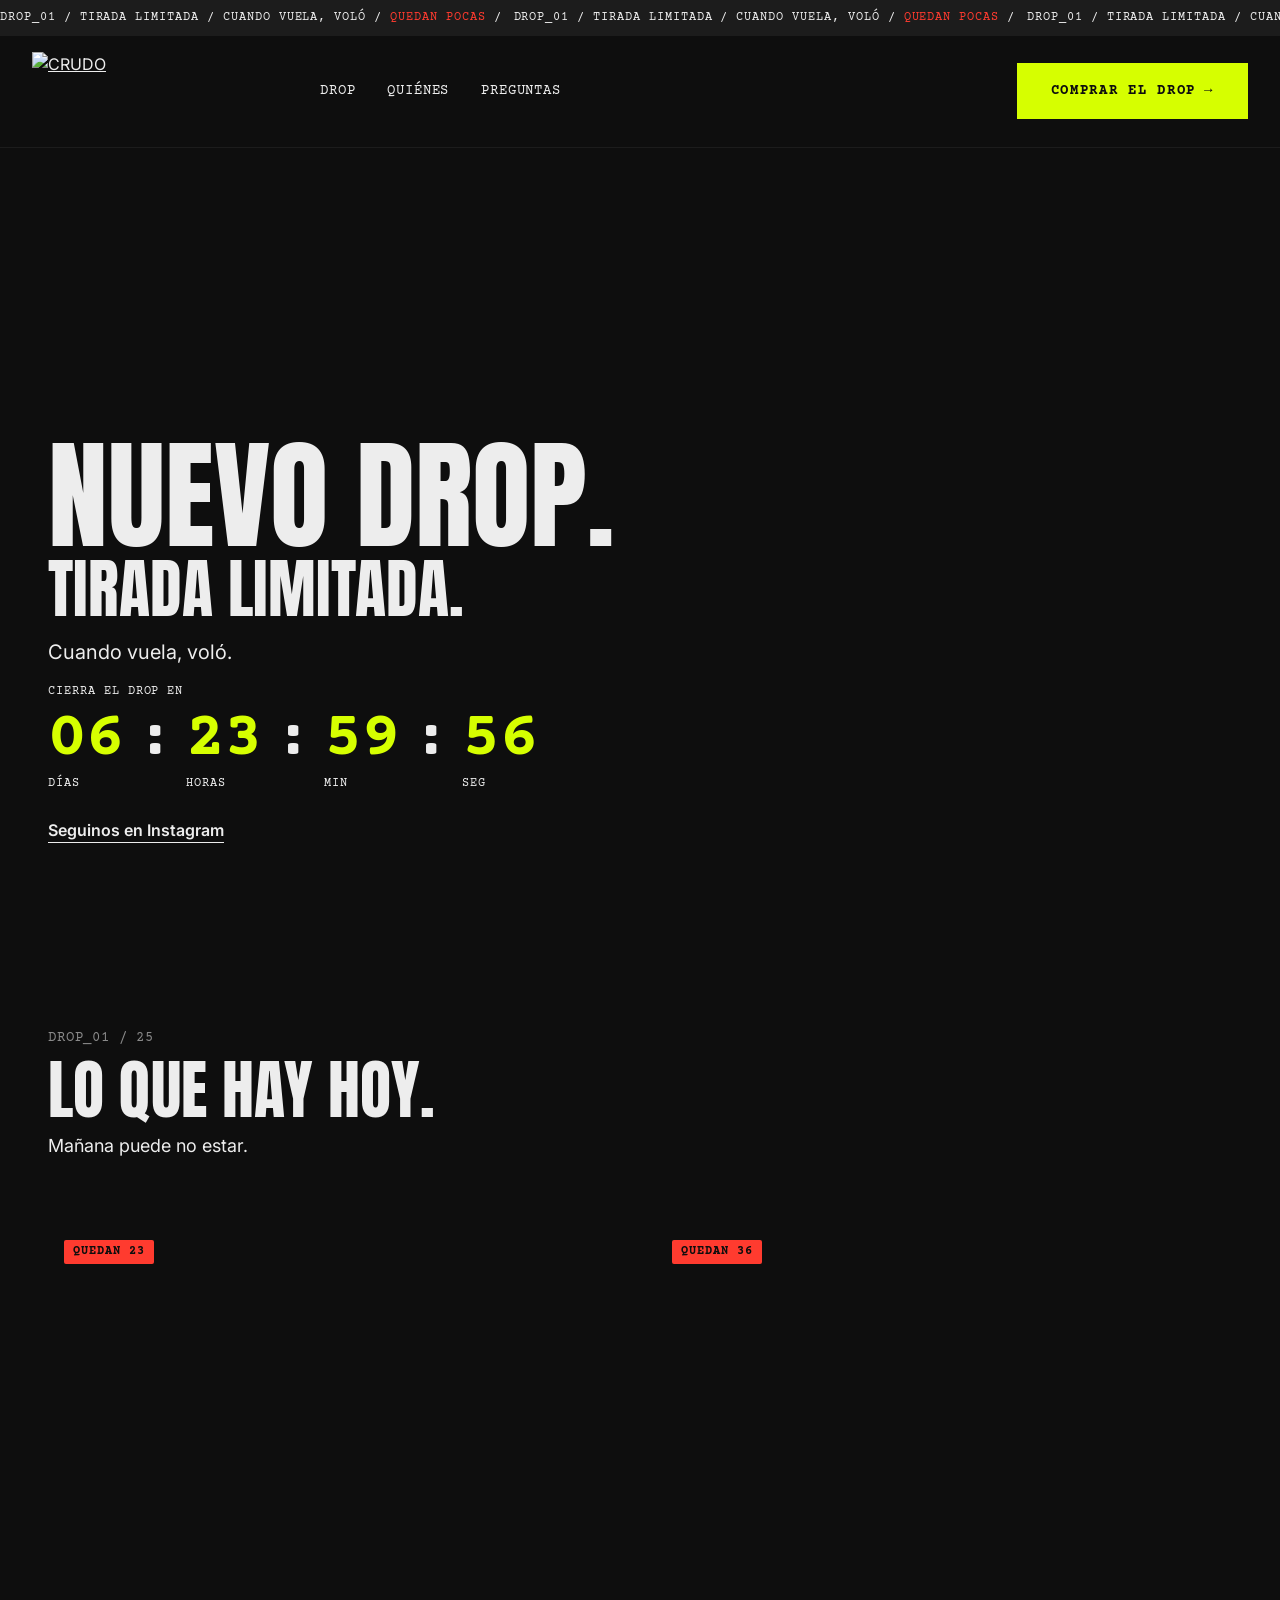
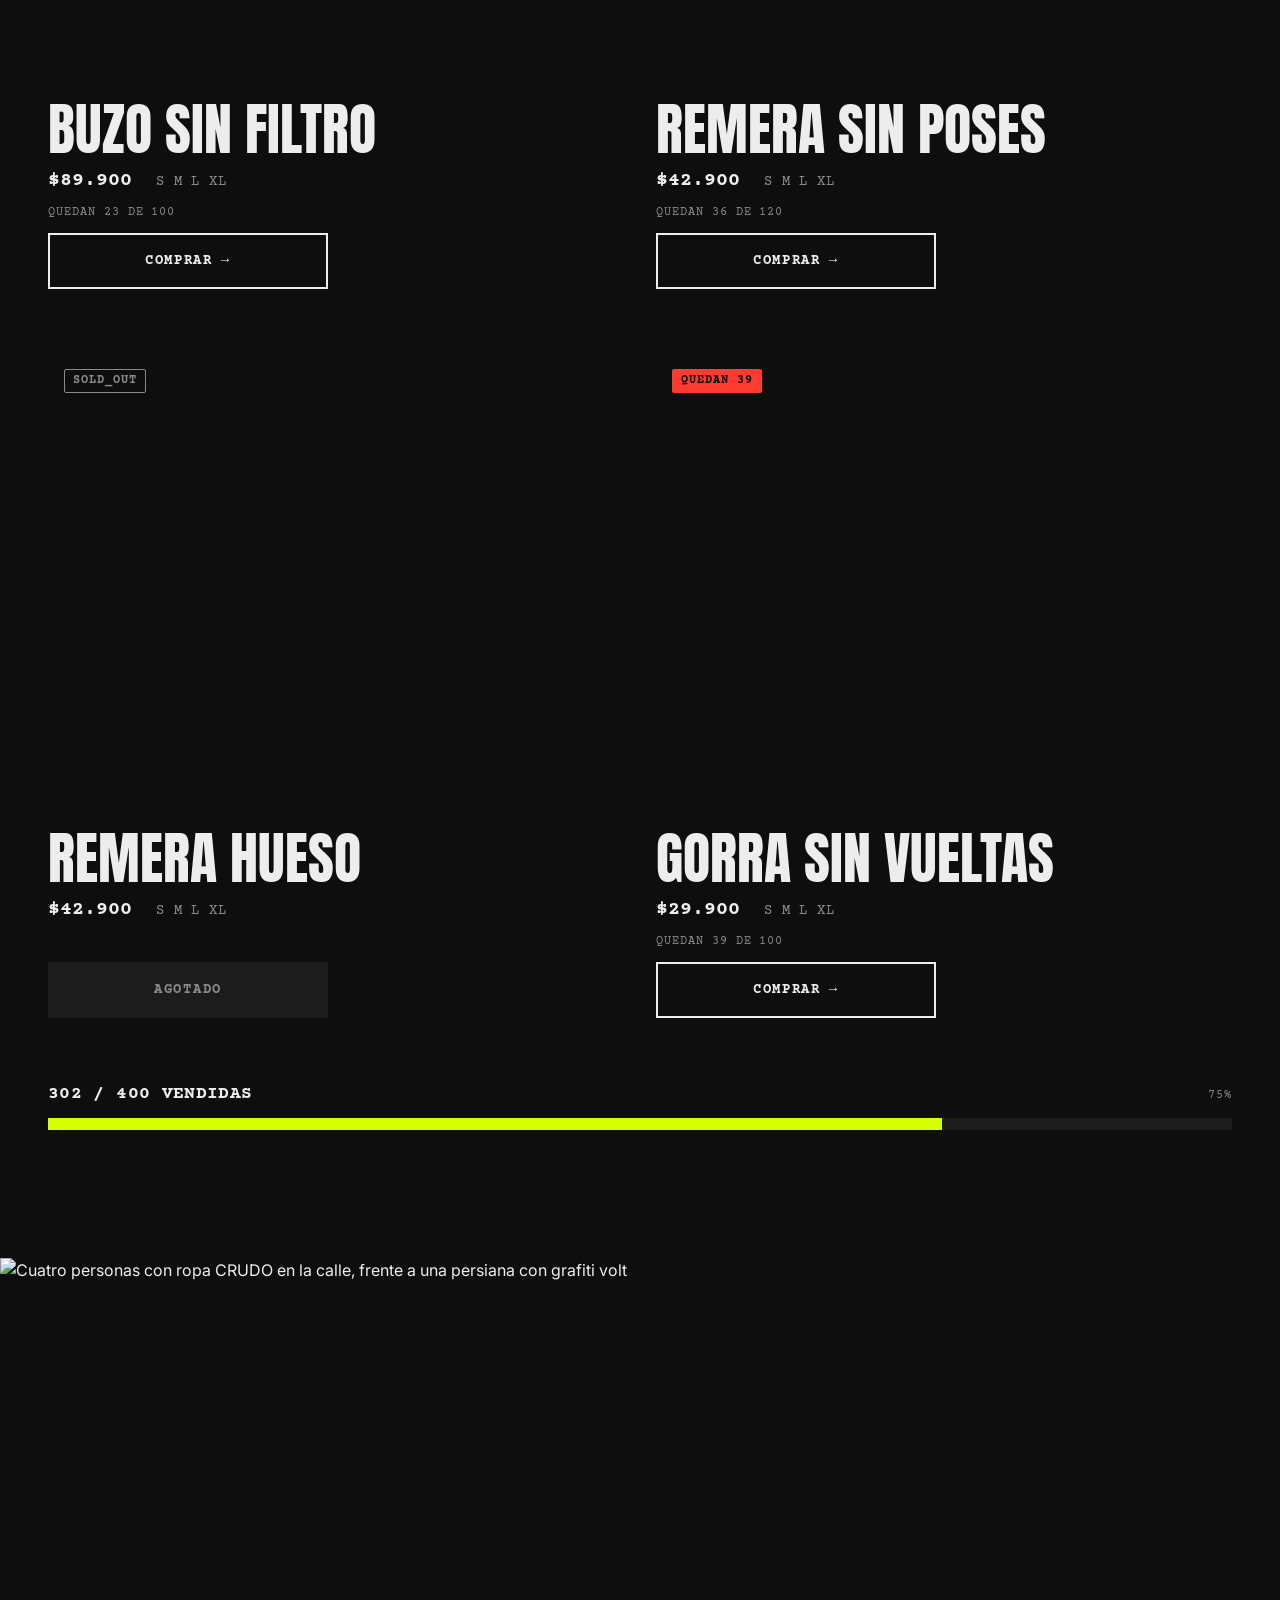
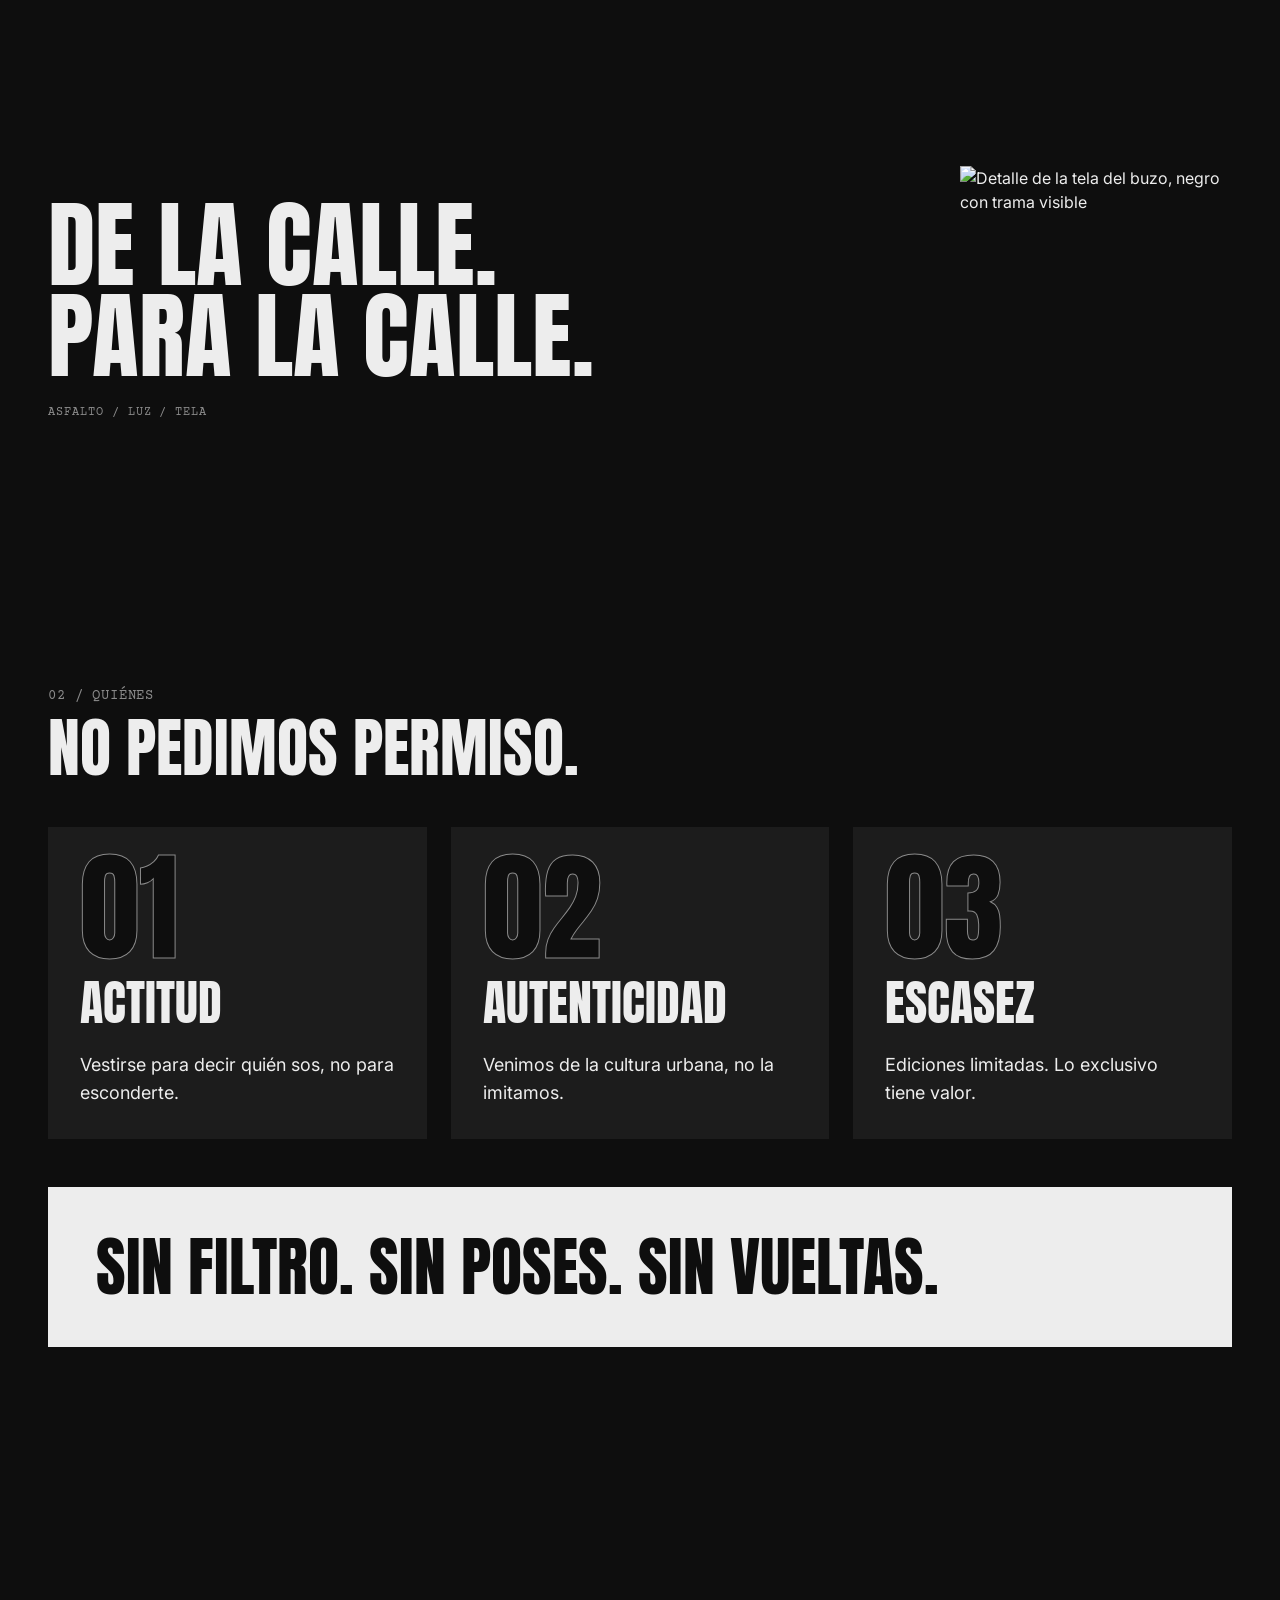
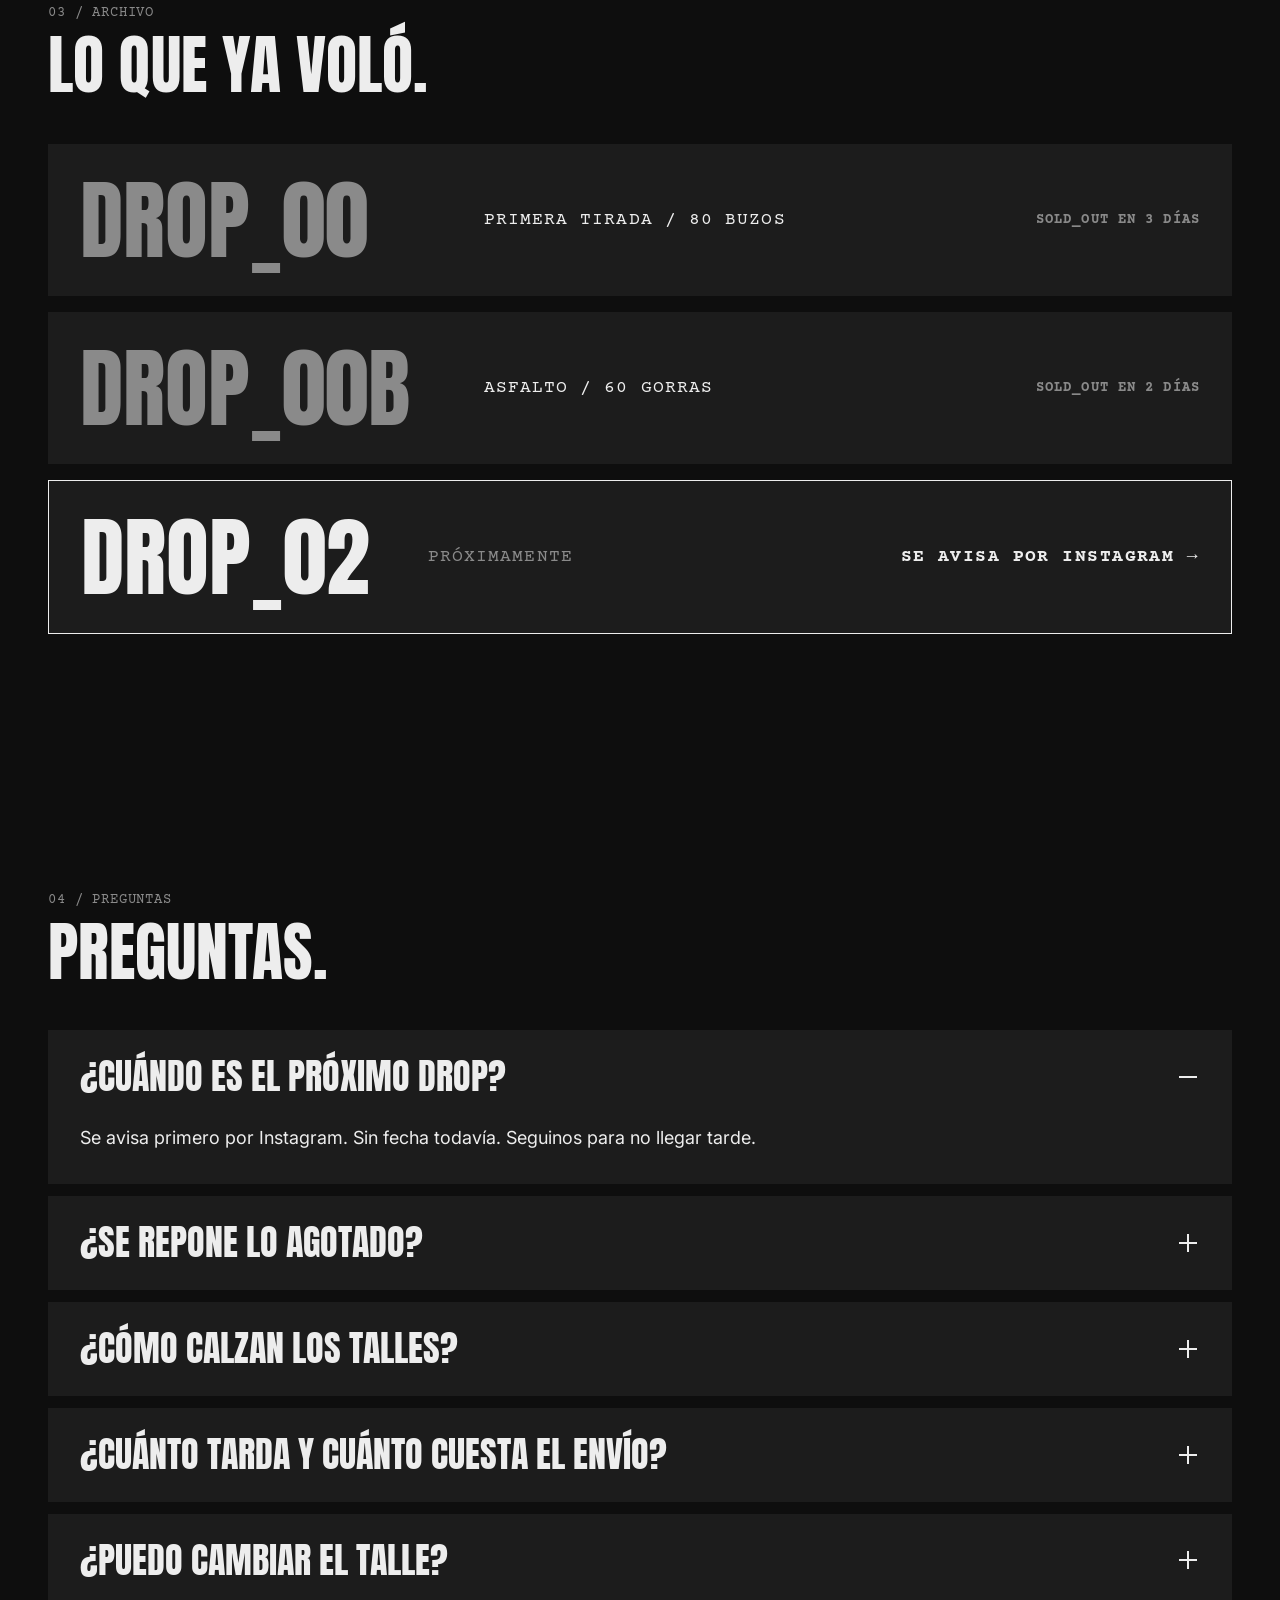
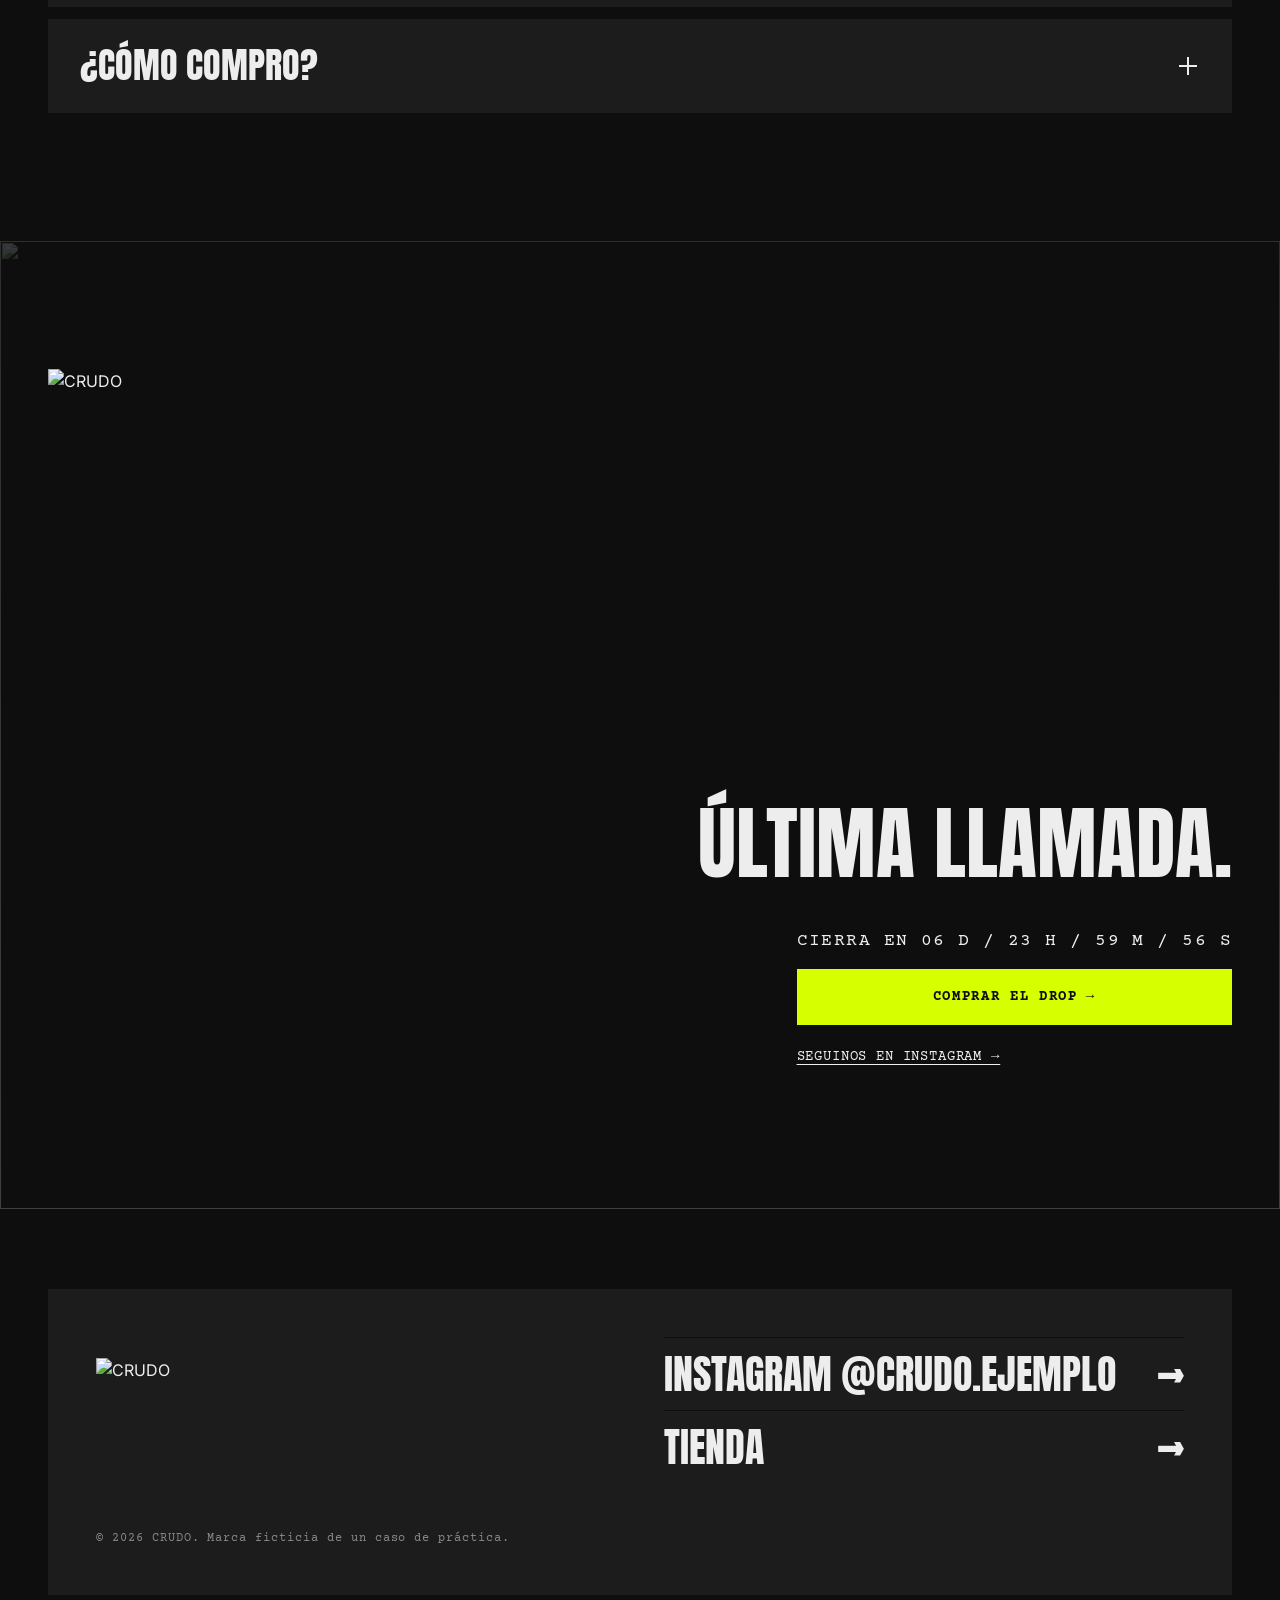
==== caso-crudo/index.html @ d6e6be64 "Agregar la landing de Crudo" ====
<!doctype html>
<html lang="es">
<head>
<meta charset="utf-8">
<meta name="viewport" content="width=device-width,initial-scale=1">
<title>CRUDO — Drop 01. Tirada limitada.</title>
<meta name="description" content="Nuevo drop de CRUDO. Tirada limitada de ropa urbana: cuando vuela, voló.">
<meta name="theme-color" content="#0E0E0E">
<link rel="icon" href="favicon.ico" sizes="48x48">
<link rel="icon" type="image/png" sizes="32x32" href="favicon-32.png">
<link rel="apple-touch-icon" href="apple-touch-icon.png">
<meta property="og:type" content="website">
<meta property="og:locale" content="es_AR">
<meta property="og:title" content="CRUDO — Drop 01. Tirada limitada.">
<meta property="og:description" content="Nuevo drop de CRUDO. Tirada limitada de ropa urbana: cuando vuela, voló.">
<link rel="preconnect" href="https://fonts.googleapis.com">
<link rel="preconnect" href="https://fonts.gstatic.com" crossorigin>
<link href="https://fonts.googleapis.com/css2?family=Anton&family=Courier+Prime:wght@400;700&family=Inter:wght@400;600&display=swap" rel="stylesheet">
<script>document.documentElement.className+=' js'</script>
<style>
:root{
  --negro:#0E0E0E;--asfalto:#1C1C1C;--hueso:#EDEDED;--volt:#D6FF00;--gris-humo:#8A8A8A;--rojo-alerta:#FF3B2F;
  --font-display:'Anton','Archivo Black',Impact,sans-serif;
  --font-sans:'Inter',Helvetica,Arial,sans-serif;
  --font-mono:'Courier Prime','Courier New',Courier,monospace;
  --pad-x:16px;--pad-y:80px;--header-h:0px;
}
*,*::before,*::after{box-sizing:border-box}
html{scroll-behavior:smooth;background:var(--negro)}
body{margin:0;background:var(--negro);color:var(--hueso);font-family:var(--font-sans);font-size:16px;line-height:24px;-webkit-font-smoothing:antialiased}
img{display:block;max-width:100%;height:auto}
a{color:inherit}
h1,h2,h3,p{margin:0}
:focus-visible{outline:3px solid var(--hueso);outline-offset:3px}
.sr-only{position:absolute;width:1px;height:1px;overflow:hidden;clip:rect(0 0 0 0);white-space:nowrap}
.skip{position:absolute;left:8px;top:-60px;z-index:100;background:var(--volt);color:var(--negro);padding:12px 16px;font-family:var(--font-mono);font-weight:700;text-transform:uppercase;text-decoration:none}
.skip:focus{top:8px}
section[id]{scroll-margin-top:var(--header-h)}

/* ---------- utilidades de tipografía ---------- */
.mono{font-family:var(--font-mono)}
.kicker{font-family:var(--font-mono);font-size:14px;line-height:20px;letter-spacing:.06em;color:var(--gris-humo);text-transform:uppercase}
.h2{font-family:var(--font-display);font-weight:400;font-size:44px;line-height:.95;text-transform:uppercase;color:var(--hueso)}
.wrap{padding:var(--pad-y) var(--pad-x);max-width:1280px;margin:0 auto}
.sec-head{display:flex;flex-direction:column;gap:12px;align-items:flex-start}

/* ---------- botones ---------- */
.btn{display:inline-flex;align-items:center;justify-content:center;gap:8px;min-height:56px;padding:0 32px;font-family:var(--font-mono);font-weight:700;font-size:14px;line-height:20px;letter-spacing:.12em;text-transform:uppercase;text-decoration:none;border:2px solid transparent;border-radius:0;cursor:pointer;transition:transform .12s ease,background-color .12s ease,color .12s ease;-webkit-tap-highlight-color:transparent}
.btn:active{transform:translateY(2px)}
.btn__arrow{display:inline-block;transition:transform .15s ease}
.btn:hover .btn__arrow{transform:translateX(6px)}
.btn--primary{background:var(--volt);color:var(--negro)}
.btn--primary:focus-visible{outline-color:var(--hueso)}
.btn--secondary{background:transparent;color:var(--hueso);border-color:var(--hueso)}
.btn--secondary:hover{background:var(--hueso);color:var(--negro)}
.btn--block{display:flex;width:100%}
.btn[aria-disabled="true"],.btn:disabled{background:var(--asfalto);color:var(--gris-humo);border-color:var(--asfalto);cursor:not-allowed;pointer-events:none}
.link{display:inline-flex;align-items:center;min-height:44px;font-family:var(--font-sans);font-weight:600;font-size:16px;color:var(--hueso);text-decoration:underline;text-underline-offset:6px;text-decoration-thickness:1px}
.link:hover{text-decoration-thickness:3px}
.tag{display:inline-flex;align-items:center;min-height:24px;padding:0 8px;font-family:var(--font-mono);font-weight:700;font-size:12px;line-height:16px;letter-spacing:.08em;text-transform:uppercase;border:1px solid transparent;border-radius:2px;white-space:nowrap}
.tag--stock{background:var(--rojo-alerta);color:var(--negro)}
.tag--soldout{background:var(--negro);color:var(--gris-humo);border-color:var(--gris-humo)}

/* ---------- 1. ticker + encabezado ---------- */
.site-header{position:relative;z-index:30;background:var(--negro)}
.ticker{height:36px;overflow:hidden;background:var(--asfalto);display:flex;align-items:center}
.ticker__track{display:flex;flex:none;white-space:nowrap;font-family:var(--font-mono);font-size:12px;line-height:16px;letter-spacing:.08em;color:var(--hueso);animation:ticker 30s linear infinite}
.ticker__seg{padding-right:12px}
.ticker__seg b{font-weight:400;color:var(--rojo-alerta)}
@keyframes ticker{from{transform:translateX(0)}to{transform:translateX(-50%)}}
.bar{display:flex;flex-direction:column}
.logo{display:block;padding:20px var(--pad-x) 4px}
.logo img{width:280px}
.nav{display:flex;gap:24px;padding:0 var(--pad-x) 8px}
.nav a{display:flex;align-items:center;min-height:48px;font-family:var(--font-mono);font-size:14px;line-height:20px;letter-spacing:.06em;text-transform:uppercase;text-decoration:none}
.nav a:hover{text-decoration:underline;text-underline-offset:6px}
.bar .btn--header{display:none}
.buy-bar{position:fixed;left:0;right:0;bottom:0;z-index:40;padding:16px;background:var(--negro);border-top:1px solid var(--asfalto)}

/* ---------- 2. hero ---------- */
.hero{position:relative;overflow:hidden;background:var(--negro);height:calc(100svh - 208px);min-height:560px}
.hero__img{position:absolute;left:0;bottom:0;width:100%;height:122%;object-fit:cover;object-position:50% 100%}
.hero__body{position:absolute;left:16px;bottom:104px;right:16px;display:flex;flex-direction:column;gap:8px;align-items:flex-start}
.hero h1{font-family:var(--font-display);font-weight:400;text-transform:uppercase;color:var(--hueso)}
.hero h1 span{display:block}
.hero h1 .l1{font-size:60px;line-height:.9}
.hero h1 .l2{font-size:32px;line-height:1;margin-top:4px}
.hero__sup{font-size:16px;line-height:24px}
.cd-wrap{display:flex;flex-direction:column;gap:8px}
.cd-label{font-family:var(--font-mono);font-size:12px;line-height:16px;letter-spacing:.08em;text-transform:uppercase}
.cd{display:flex;align-items:flex-start;gap:6px;font-family:var(--font-mono)}
.cd__u{display:flex;flex-direction:column;gap:4px}
.cd__n{font-weight:700;font-size:32px;line-height:1;color:var(--volt);font-variant-numeric:tabular-nums}
.cd__l{font-size:12px;line-height:16px;letter-spacing:.08em}
.cd__s{font-weight:700;font-size:32px;line-height:1}

/* ---------- 3. el drop ---------- */
.drop-head p{font-size:18px;line-height:28px}
.drop{display:flex;flex-direction:column;gap:48px}
.grid{display:grid;grid-template-columns:repeat(2,minmax(0,1fr));gap:32px 12px}
.card{display:flex;flex-direction:column;gap:16px}
.card__media{position:relative;overflow:hidden;aspect-ratio:1/1;background:var(--negro)}
.card__media img{width:100%;height:100%;object-fit:cover;transition:transform .5s ease}
.card:hover .card__media img{transform:scale(1.06)}
.card--out .card__media img{filter:grayscale(1) contrast(1.05)}
.card__tag{position:absolute;top:16px;left:16px}
.card__body{display:flex;flex-direction:column;gap:12px;flex:1}
.card__name{font-family:var(--font-display);font-weight:400;font-size:26px;line-height:1;text-transform:uppercase;min-height:2em}
.card__meta{display:flex;flex-wrap:wrap;column-gap:24px;row-gap:4px;align-items:baseline;font-family:var(--font-mono)}
.card__price{font-weight:700;font-size:16px;line-height:24px}
.card__sizes{font-size:14px;line-height:20px;letter-spacing:.06em;color:var(--gris-humo)}
.card__stock{font-family:var(--font-mono);font-size:12px;line-height:16px;letter-spacing:.08em;color:var(--gris-humo);text-transform:uppercase}
.card__cta{margin-top:auto}
.card__cta .btn{padding:0 16px;width:100%}
.sold{display:flex;flex-direction:column;gap:12px}
.sold__row{display:flex;justify-content:space-between;align-items:baseline;font-family:var(--font-mono)}
.sold__big{font-weight:700;font-size:18px;line-height:24px;letter-spacing:.02em}
.sold__pct{font-size:12px;line-height:16px;letter-spacing:.08em;color:var(--gris-humo)}
.sold__track{height:12px;background:var(--asfalto)}
.sold__fill{height:100%;width:75.5%;background:var(--volt)}

/* ---------- 4. calle ---------- */
.calle__photo{position:relative;overflow:hidden;aspect-ratio:5/4}
.calle__photo img{width:100%;height:100%;object-fit:cover;object-position:50% 50%}
.calle__inner{position:relative;max-width:1280px;margin:0 auto;padding:0 var(--pad-x) 56px}
.calle__row{position:relative;min-height:72px;padding-top:52px}
.calle__title{position:absolute;left:0;top:-44px;z-index:2;font-family:var(--font-display);font-weight:400;font-size:38px;line-height:.95;text-transform:uppercase;color:var(--hueso)}
.calle__title span{display:block}
.calle__tela{position:absolute;right:0;top:-56px;z-index:2;width:112px;aspect-ratio:1/1;border:4px solid var(--negro);overflow:hidden;background:var(--negro)}
.calle__tela img{width:100%;height:100%;object-fit:cover}
.calle__cap{position:relative;display:flex;justify-content:space-between;max-width:230px;font-family:var(--font-mono);font-size:12px;line-height:16px;letter-spacing:.08em;color:var(--gris-humo)}

/* ---------- 5. quiénes somos ---------- */
.q{display:flex;flex-direction:column;gap:32px}
.q__cards{display:flex;flex-direction:column;gap:16px}
.q__card{background:var(--asfalto);padding:24px;display:flex;flex-direction:column;gap:16px}
.q__num{font-family:var(--font-display);font-size:88px;line-height:.8;color:var(--negro);-webkit-text-stroke:1px var(--gris-humo)}
.q__card h3{font-family:var(--font-display);font-weight:400;font-size:40px;line-height:1;text-transform:uppercase}
.q__card p{font-size:18px;line-height:28px}
.q__band{background:var(--hueso);color:var(--negro);padding:24px 16px}
.q__band p{font-family:var(--font-display);font-size:32px;line-height:1;text-transform:uppercase}
.q__band br{display:block}

/* ---------- 6. archivo ---------- */
.arch{display:flex;flex-direction:column;gap:32px}
.arch__list{display:flex;flex-direction:column;gap:12px}
.arch__row{background:var(--asfalto);padding:24px;display:flex;flex-direction:column;gap:12px;text-decoration:none;color:var(--hueso)}
.arch__id{position:relative;display:inline-block;align-self:flex-start;font-family:var(--font-display);font-size:56px;line-height:1;text-transform:uppercase;color:var(--gris-humo)}
.arch__id .strike{position:absolute;left:-13%;top:38%;width:126%;max-width:none;height:auto;transform:rotate(-3deg);pointer-events:none}
.arch__det{font-family:var(--font-mono);font-size:14px;line-height:20px;letter-spacing:.06em}
.arch__res{font-family:var(--font-mono);font-weight:700;font-size:12px;line-height:20px;letter-spacing:.08em;color:var(--gris-humo)}
.arch__row--live{border:1px solid var(--hueso)}
.arch__row--live .arch__id{color:var(--hueso)}
.arch__row--live .arch__det{color:var(--gris-humo)}
.arch__row--live .arch__res{color:var(--hueso);font-size:14px}
.arch__row--live:hover .arch__res{text-decoration:underline;text-underline-offset:4px}

/* ---------- 7. preguntas ---------- */
.faq{display:flex;flex-direction:column;gap:32px}
.faq__list{display:flex;flex-direction:column;gap:8px}
.faq details{background:var(--asfalto)}
.faq summary{list-style:none;cursor:pointer;min-height:56px;padding:20px;display:flex;align-items:center;gap:16px}
.faq summary::-webkit-details-marker{display:none}
.faq summary span.q{flex:1;font-family:var(--font-display);font-size:28px;line-height:1.05;text-transform:uppercase;display:block}
.faq__a{padding:0 20px 24px;font-size:18px;line-height:28px;max-width:760px}
.qi{flex:none;width:24px;height:24px;position:relative}
.qi::before,.qi::after{content:"";position:absolute;left:50%;top:50%;background:var(--hueso);transition:transform .25s ease}
.qi::before{width:18px;height:2px;margin:-1px 0 0 -9px}
.qi::after{width:2px;height:18px;margin:-9px 0 0 -1px}
details[open] .qi::after{transform:rotate(90deg)}
.faq summary:focus-visible{outline-color:var(--volt);outline-offset:2px}

/* ---------- 8. cierre ---------- */
.close{position:relative;overflow:hidden;background:var(--negro)}
.close__bg{position:absolute;inset:0}
.close__bg img{width:100%;height:100%;object-fit:cover;object-position:50% 40%}
.close__bg::after{content:"";position:absolute;inset:0;background:linear-gradient(180deg,rgba(14,14,14,.82),rgba(14,14,14,.72))}
.close__in{position:relative;display:flex;flex-direction:column;gap:32px}
.close__row{display:flex;flex-direction:column;gap:32px}
.close__logo{width:100%}
.close__title{font-family:var(--font-display);font-weight:400;font-size:44px;line-height:.95;text-transform:uppercase}
.close__cta{display:flex;flex-direction:column;gap:8px;align-items:flex-start}
.close__cta .btn{width:100%}
.close__cd{font-family:var(--font-mono);font-size:14px;line-height:24px;letter-spacing:.08em;text-transform:uppercase;font-variant-numeric:tabular-nums;margin-bottom:8px}
.close__ig{display:inline-flex;align-items:center;min-height:48px;font-family:var(--font-mono);font-size:14px;line-height:20px;letter-spacing:.06em;text-transform:uppercase;text-decoration:underline;text-underline-offset:4px}

/* ---------- 9. pie ---------- */
.foot{padding:48px var(--pad-x) 120px;max-width:1280px;margin:0 auto}
.foot__card{background:var(--asfalto);padding:24px;display:flex;flex-direction:column;gap:24px}
.foot__main{display:flex;flex-direction:column;gap:24px}
.foot__logo{width:240px}
.foot__link{display:flex;align-items:center;justify-content:space-between;min-height:56px;padding:12px 0;border-top:1px solid var(--negro);font-family:var(--font-display);font-size:32px;line-height:1;text-transform:uppercase;text-decoration:none}
.foot__link:hover span{transform:translateX(6px)}
.foot__link span{transition:transform .15s ease}
.foot__copy{font-family:var(--font-mono);font-size:12px;line-height:16px;letter-spacing:.08em;color:var(--gris-humo)}

/* ---------- aparición suave al hacer scroll ---------- */
.js [data-reveal]{opacity:0;transform:translateY(16px);transition:opacity .6s ease,transform .6s ease}
.js [data-reveal].in{opacity:1;transform:none}

/* ---------- compu ---------- */
@media (min-width:900px){
  :root{--pad-x:48px;--pad-y:128px}
  .site-header{position:sticky;top:0}
  .bar{flex-direction:row;align-items:center;gap:48px;padding:16px 32px;border-bottom:1px solid var(--asfalto)}
  .logo{padding:0}.logo img{width:240px}
  .nav{padding:0;gap:32px;flex:1}
  .bar .btn--header{display:inline-flex;flex:none}
  .buy-bar{display:none}
  .hero{height:calc(100svh - 148px);min-height:560px;max-height:760px}
  .hero__img{inset:0;width:100%;height:100%;object-position:60% 30%}
  .hero__body{left:48px;bottom:48px;gap:16px}
  .hero h1 .l1{font-size:120px}.hero h1 .l2{font-size:64px;margin-top:8px}
  .hero__sup{font-size:20px;line-height:31px}
  .cd{gap:12px}.cd__n,.cd__s{font-size:64px}
  .drop{gap:64px}
  .grid{gap:64px 32px}
  .card__media{aspect-ratio:5/4}
  .card__name{font-size:56px;min-height:0}
  .card__price{font-size:20px}
  .card__cta{width:280px}.card__cta .btn{padding:0 32px}
  .h2{font-size:64px}
  .calle__photo{aspect-ratio:2/1;max-height:780px}
  .calle__inner{padding-bottom:96px}
  .calle__row{min-height:164px;padding-top:107px}
  .calle__title{font-size:96px;top:-99px}
  .calle__tela{width:280px;top:-140px;border-width:8px}
  .calle__cap{max-width:700px}
  .q{gap:48px}
  .q__cards{flex-direction:row;gap:24px}
  .q__card{flex:1;padding:32px;gap:24px}
  .q__num{font-size:120px}
  .q__card h3{font-size:48px}
  .q__band{padding:48px}
  .q__band p{font-size:64px}
  .q__band br{display:none}
  .arch{gap:48px}
  .arch__list{gap:16px}
  .arch__row{padding:32px;display:grid;grid-template-columns:1fr 1.4fr auto;gap:32px;align-items:center}
  .arch__id{font-size:88px}
  .arch__det{font-size:18px}
  .arch__res{font-size:14px}
  .arch__row--live .arch__res{font-size:18px}
  .faq{gap:48px}
  .faq__list{gap:12px}
  .faq summary{padding:28px 32px}
  .faq summary span.q{font-size:36px}
  .faq__a{padding:0 32px 32px}
  .close__in{gap:48px}
  .close__title{font-size:80px}
  .close__row{display:flex;justify-content:space-between;align-items:flex-end;gap:48px;flex-wrap:wrap}
  .close__cta{min-width:380px}
  .close__cd{font-size:18px}
  .foot{padding:80px 48px}
  .foot__card{padding:48px;gap:48px}
  .foot__main{display:grid;grid-template-columns:1fr 1fr;gap:48px;align-items:center}
  .foot__logo{width:320px}
  .foot__link{font-size:40px;padding:16px 0}
}

@media (prefers-reduced-motion:reduce){
  html{scroll-behavior:auto}
  .ticker__track{animation:none}
  .btn,.btn__arrow,.card__media img,.qi::before,.qi::after,.foot__link span{transition:none!important}
  .card:hover .card__media img,.btn:hover .btn__arrow,.foot__link:hover span{transform:none!important}
  .js [data-reveal]{opacity:1;transform:none;transition:none}
}
</style>
</head>
<body>
<a class="skip" href="#drop">Ir al drop</a>

<!-- 1 · TICKER + ENCABEZADO -->
<header class="site-header" id="top">
  <div class="ticker" aria-hidden="true">
    <div class="ticker__track">
      <span class="ticker__seg">DROP_01 / TIRADA LIMITADA / CUANDO VUELA, VOLÓ / <b>QUEDAN POCAS</b> /</span>
      <span class="ticker__seg">DROP_01 / TIRADA LIMITADA / CUANDO VUELA, VOLÓ / <b>QUEDAN POCAS</b> /</span>
      <span class="ticker__seg">DROP_01 / TIRADA LIMITADA / CUANDO VUELA, VOLÓ / <b>QUEDAN POCAS</b> /</span>
      <span class="ticker__seg">DROP_01 / TIRADA LIMITADA / CUANDO VUELA, VOLÓ / <b>QUEDAN POCAS</b> /</span>
    </div>
  </div>
  <div class="bar">
    <a class="logo" href="#top" aria-label="CRUDO, ir al inicio"><img src="assets/crudo-logo-hueso.png" alt="CRUDO" width="1371" height="449"></a>
    <nav class="nav" aria-label="Principal">
      <a href="#drop">Drop</a><a href="#quienes">Quiénes</a><a href="#preguntas">Preguntas</a>
    </nav>
    <a class="btn btn--primary btn--header" href="tienda.html">Comprar el drop <span class="btn__arrow" aria-hidden="true">→</span></a>
  </div>
</header>

<main>
<!-- 2 · HERO -->
<section class="hero" aria-labelledby="hero-t">
  <picture>
    <source media="(min-width:900px)" srcset="assets/hero-escritorio.jpg">
    <img class="hero__img" src="assets/hero-vertical.jpg" width="928" height="1152" alt="Hombre agachado con gorra y remera CRUDO frente a una persiana y un grafiti volt" fetchpriority="high">
  </picture>
  <div class="hero__body">
    <h1 id="hero-t"><span class="l1">Nuevo drop.</span><span class="l2">Tirada limitada.</span></h1>
    <p class="hero__sup">Cuando vuela, voló.</p>
    <div class="cd-wrap">
      <span class="cd-label">Cierra el drop en</span>
      <div class="cd" role="timer" aria-label="Tiempo que queda del drop">
        <div class="cd__u"><span class="cd__n" data-cd="d">06</span><span class="cd__l">DÍAS</span></div><span class="cd__s">:</span>
        <div class="cd__u"><span class="cd__n" data-cd="h">23</span><span class="cd__l">HORAS</span></div><span class="cd__s">:</span>
        <div class="cd__u"><span class="cd__n" data-cd="m">59</span><span class="cd__l">MIN</span></div><span class="cd__s">:</span>
        <div class="cd__u"><span class="cd__n" data-cd="s">59</span><span class="cd__l">SEG</span></div>
      </div>
    </div>
    <a class="link" href="https://instagram.com/crudo.ejemplo" target="_blank" rel="noopener">Seguinos en Instagram</a>
  </div>
</section>

<!-- 3 · EL DROP -->
<section id="drop" aria-labelledby="drop-t">
  <div class="wrap drop">
    <div class="sec-head drop-head" data-reveal>
      <span class="kicker">DROP_01 / 25</span>
      <h2 class="h2" id="drop-t">Lo que hay hoy.</h2>
      <p>Mañana puede no estar.</p>
    </div>
    <div class="grid">
      <article class="card" data-reveal>
        <div class="card__media"><img src="assets/prod-buzo-sin-filtro.jpg" srcset="assets/prod-buzo-sin-filtro-560.jpg 560w, assets/prod-buzo-sin-filtro.jpg 1000w" sizes="(min-width:900px) 50vw, 50vw" width="1000" height="800" loading="lazy" alt="Buzo negro SIN FILTRO"><span class="card__tag tag tag--stock">QUEDAN 23</span></div>
        <div class="card__body">
          <h3 class="card__name">Buzo Sin Filtro</h3>
          <div class="card__meta"><span class="card__price">$89.900</span><span class="card__sizes">S M L XL</span></div>
          <p class="card__stock">Quedan 23 de 100</p>
          <div class="card__cta"><a class="btn btn--secondary" href="tienda.html">Comprar <span class="btn__arrow" aria-hidden="true">→</span></a></div>
        </div>
      </article>
      <article class="card" data-reveal>
        <div class="card__media"><img src="assets/prod-remera-sin-poses-negra.jpg" srcset="assets/prod-remera-sin-poses-negra-560.jpg 560w, assets/prod-remera-sin-poses-negra.jpg 1000w" sizes="(min-width:900px) 50vw, 50vw" width="1000" height="800" loading="lazy" alt="Remera negra SIN POSES"><span class="card__tag tag tag--stock">QUEDAN 36</span></div>
        <div class="card__body">
          <h3 class="card__name">Remera Sin Poses</h3>
          <div class="card__meta"><span class="card__price">$42.900</span><span class="card__sizes">S M L XL</span></div>
          <p class="card__stock">Quedan 36 de 120</p>
          <div class="card__cta"><a class="btn btn--secondary" href="tienda.html">Comprar <span class="btn__arrow" aria-hidden="true">→</span></a></div>
        </div>
      </article>
      <article class="card card--out" data-reveal>
        <div class="card__media"><img src="assets/prod-remera-hueso.jpg" srcset="assets/prod-remera-hueso-560.jpg 560w, assets/prod-remera-hueso.jpg 1000w" sizes="(min-width:900px) 50vw, 50vw" width="1000" height="800" loading="lazy" alt="Remera HUESO, agotada"><span class="card__tag tag tag--soldout">SOLD_OUT</span></div>
        <div class="card__body">
          <h3 class="card__name">Remera Hueso</h3>
          <div class="card__meta"><span class="card__price">$42.900</span><span class="card__sizes">S M L XL</span></div>
          <div class="card__cta"><button class="btn btn--block" type="button" disabled>Agotado</button></div>
        </div>
      </article>
      <article class="card" data-reveal>
        <div class="card__media"><img src="assets/prod-gorra-sin-vueltas.jpg" srcset="assets/prod-gorra-sin-vueltas-560.jpg 560w, assets/prod-gorra-sin-vueltas.jpg 1000w" sizes="(min-width:900px) 50vw, 50vw" width="1000" height="800" loading="lazy" alt="Gorra negra SIN VUELTAS"><span class="card__tag tag tag--stock">QUEDAN 39</span></div>
        <div class="card__body">
          <h3 class="card__name">Gorra Sin Vueltas</h3>
          <div class="card__meta"><span class="card__price">$29.900</span><span class="card__sizes">S M L XL</span></div>
          <p class="card__stock">Quedan 39 de 100</p>
          <div class="card__cta"><a class="btn btn--secondary" href="tienda.html">Comprar <span class="btn__arrow" aria-hidden="true">→</span></a></div>
        </div>
      </article>
    </div>
    <div class="sold" data-reveal>
      <div class="sold__row"><span class="sold__big">302 / 400 VENDIDAS</span><span class="sold__pct">75%</span></div>
      <div class="sold__track" role="img" aria-label="302 de 400 vendidas"><div class="sold__fill"></div></div>
    </div>
  </div>
</section>

<!-- 4 · DE LA CALLE -->
<section class="calle" aria-labelledby="calle-t">
  <div class="calle__photo"><img src="assets/calle.jpg" width="1536" height="1024" loading="lazy" alt="Cuatro personas con ropa CRUDO en la calle, frente a una persiana con grafiti volt"></div>
  <div class="calle__inner">
    <div class="calle__row">
      <h2 class="calle__title" id="calle-t"><span>De la calle.</span><span>Para la calle.</span></h2>
      <div class="calle__tela"><img src="assets/tela.jpg" width="1440" height="1439" loading="lazy" alt="Detalle de la tela del buzo, negro con trama visible"></div>
      <div class="calle__cap"><span>ASFALTO / LUZ / TELA</span></div>
    </div>
  </div>
</section>

<!-- 5 · QUIÉNES SOMOS -->
<section id="quienes" aria-labelledby="q-t">
  <div class="wrap q">
    <div class="sec-head" data-reveal>
      <span class="kicker">02 / QUIÉNES</span>
      <h2 class="h2" id="q-t">No pedimos permiso.</h2>
    </div>
    <div class="q__cards">
      <div class="q__card" data-reveal><span class="q__num" aria-hidden="true">01</span><h3>Actitud</h3><p>Vestirse para decir quién sos, no para esconderte.</p></div>
      <div class="q__card" data-reveal><span class="q__num" aria-hidden="true">02</span><h3>Autenticidad</h3><p>Venimos de la cultura urbana, no la imitamos.</p></div>
      <div class="q__card" data-reveal><span class="q__num" aria-hidden="true">03</span><h3>Escasez</h3><p>Ediciones limitadas. Lo exclusivo tiene valor.</p></div>
    </div>
    <div class="q__band" data-reveal><p>Sin filtro.<br> Sin poses.<br> Sin vueltas.</p></div>
  </div>
</section>

<!-- 6 · ARCHIVO DE AGOTADOS -->
<section aria-labelledby="a-t">
  <div class="wrap arch">
    <div class="sec-head" data-reveal>
      <span class="kicker">03 / ARCHIVO</span>
      <h2 class="h2" id="a-t">Lo que ya voló.</h2>
    </div>
    <div class="arch__list">
      <div class="arch__row" data-reveal>
        <span class="arch__id"><span>DROP_00</span><img class="strike" src="assets/tachado.png" alt="" width="2188" height="140" loading="lazy"></span>
        <span class="arch__det">PRIMERA TIRADA / 80 BUZOS</span>
        <span class="arch__res">SOLD_OUT EN 3 DÍAS</span>
      </div>
      <div class="arch__row" data-reveal>
        <span class="arch__id"><span>DROP_00B</span><img class="strike" src="assets/tachado.png" alt="" width="2188" height="140" loading="lazy"></span>
        <span class="arch__det">ASFALTO / 60 GORRAS</span>
        <span class="arch__res">SOLD_OUT EN 2 DÍAS</span>
      </div>
      <a class="arch__row arch__row--live" href="https://instagram.com/crudo.ejemplo" target="_blank" rel="noopener" data-reveal>
        <span class="arch__id">DROP_02</span>
        <span class="arch__det">PRÓXIMAMENTE</span>
        <span class="arch__res">SE AVISA POR INSTAGRAM →</span>
      </a>
    </div>
  </div>
</section>

<!-- 7 · PREGUNTAS -->
<section id="preguntas" aria-labelledby="f-t">
  <div class="wrap faq">
    <div class="sec-head" data-reveal>
      <span class="kicker">04 / PREGUNTAS</span>
      <h2 class="h2" id="f-t">Preguntas.</h2>
    </div>
    <div class="faq__list" data-reveal>
      <details open><summary><span class="q">¿Cuándo es el próximo drop?</span><span class="qi" aria-hidden="true"></span></summary><p class="faq__a">Se avisa primero por Instagram. Sin fecha todavía. Seguinos para no llegar tarde.</p></details>
      <details><summary><span class="q">¿Se repone lo agotado?</span><span class="qi" aria-hidden="true"></span></summary><p class="faq__a">No. Cuando se agota, se agotó.</p></details>
      <details><summary><span class="q">¿Cómo calzan los talles?</span><span class="qi" aria-hidden="true"></span></summary><p class="faq__a">Buzo y remeras son oversize. Si querés el calce justo, pedí un talle menos. Hay S, M, L y XL.</p></details>
      <details><summary><span class="q">¿Cuánto tarda y cuánto cuesta el envío?</span><span class="qi" aria-hidden="true"></span></summary><p class="faq__a">Salimos a todo el país. Llega en 3 a 7 días hábiles. Cuesta $6.500 y es gratis desde $120.000.</p></details>
      <details><summary><span class="q">¿Puedo cambiar el talle?</span><span class="qi" aria-hidden="true"></span></summary><p class="faq__a">Sí, dentro de los 10 días, con la prenda sin uso y con etiqueta.</p></details>
      <details><summary><span class="q">¿Cómo compro?</span><span class="qi" aria-hidden="true"></span></summary><p class="faq__a">Apretás "Comprar el drop" y te lleva a la tienda. Ahí elegís talle, pagás y listo.</p></details>
    </div>
  </div>
</section>

<!-- 8 · CIERRE -->
<section class="close" aria-labelledby="c-t">
  <div class="close__bg" aria-hidden="true"><img src="assets/calle.jpg" alt="" width="1536" height="1024" loading="lazy"></div>
  <div class="wrap">
    <div class="close__in">
      <img class="close__logo" src="assets/crudo-logo-volt.png" alt="CRUDO" width="1371" height="449" loading="lazy">
      <div class="close__row">
        <h2 class="close__title" id="c-t">Última llamada.</h2>
        <div class="close__cta">
          <div class="close__cd" role="timer" aria-label="Tiempo que queda del drop">Cierra en <span data-cd="d">06</span> d / <span data-cd="h">23</span> h / <span data-cd="m">59</span> m / <span data-cd="s">59</span> s</div>
          <a class="btn btn--primary btn--block" href="tienda.html">Comprar el drop <span class="btn__arrow" aria-hidden="true">→</span></a>
          <a class="close__ig" href="https://instagram.com/crudo.ejemplo" target="_blank" rel="noopener">Seguinos en Instagram →</a>
        </div>
      </div>
    </div>
  </div>
</section>
</main>

<!-- 9 · PIE -->
<footer class="foot">
  <div class="foot__card">
    <div class="foot__main">
      <img class="foot__logo" src="assets/crudo-logo-hueso.png" alt="CRUDO" width="1371" height="449" loading="lazy">
      <div>
        <a class="foot__link" href="https://instagram.com/crudo.ejemplo" target="_blank" rel="noopener">Instagram @crudo.ejemplo <span aria-hidden="true">→</span></a>
        <a class="foot__link" href="tienda.html">Tienda <span aria-hidden="true">→</span></a>
      </div>
    </div>
    <p class="foot__copy">© 2026 CRUDO. Marca ficticia de un caso de práctica.</p>
  </div>
</footer>

<!-- barra de compra fija (celular) -->
<div class="buy-bar"><a class="btn btn--primary btn--block" href="tienda.html">Comprar el drop <span class="btn__arrow" aria-hidden="true">→</span></a></div>

<script>
(function(){
  /* Cuenta regresiva: el drop cierra 7 días después de la primera visita.
     La fecha de la primera visita se guarda en el navegador; si no se puede guardar, cuenta desde ahora. */
  var KEY='crudo_primera_visita',t0=Date.now();
  try{var s=parseInt(localStorage.getItem(KEY),10);if(s)t0=s;else localStorage.setItem(KEY,String(t0));}catch(e){}
  var end=t0+7*864e5,els={};
  ['d','h','m','s'].forEach(function(k){els[k]=document.querySelectorAll('[data-cd="'+k+'"]')});
  function p(n){return String(n).padStart(2,'0')}
  function tick(){
    var s=Math.max(0,Math.floor((end-Date.now())/1000));
    var v={d:p(Math.floor(s/86400)),h:p(Math.floor(s%86400/3600)),m:p(Math.floor(s%3600/60)),s:p(s%60)};
    for(var k in v)els[k].forEach(function(e){e.textContent=v[k]});
  }
  tick();setInterval(tick,1000);

  /* Altura del encabezado fijo (compu) para que los anclas no queden tapados */
  var h=document.querySelector('.site-header');
  function hh(){document.documentElement.style.setProperty('--header-h',(matchMedia('(min-width:900px)').matches?h.offsetHeight:0)+'px')}
  hh();addEventListener('resize',hh);

  /* Aparición suave al hacer scroll */
  var items=document.querySelectorAll('[data-reveal]');
  if(!('IntersectionObserver' in window)||matchMedia('(prefers-reduced-motion:reduce)').matches){items.forEach(function(e){e.classList.add('in')});return}
  var io=new IntersectionObserver(function(es){es.forEach(function(e){if(e.isIntersecting){e.target.classList.add('in');io.unobserve(e.target)}})},{rootMargin:'0px 0px -8% 0px',threshold:.08});
  items.forEach(function(e){io.observe(e)});
})();
</script>
</body>
</html>
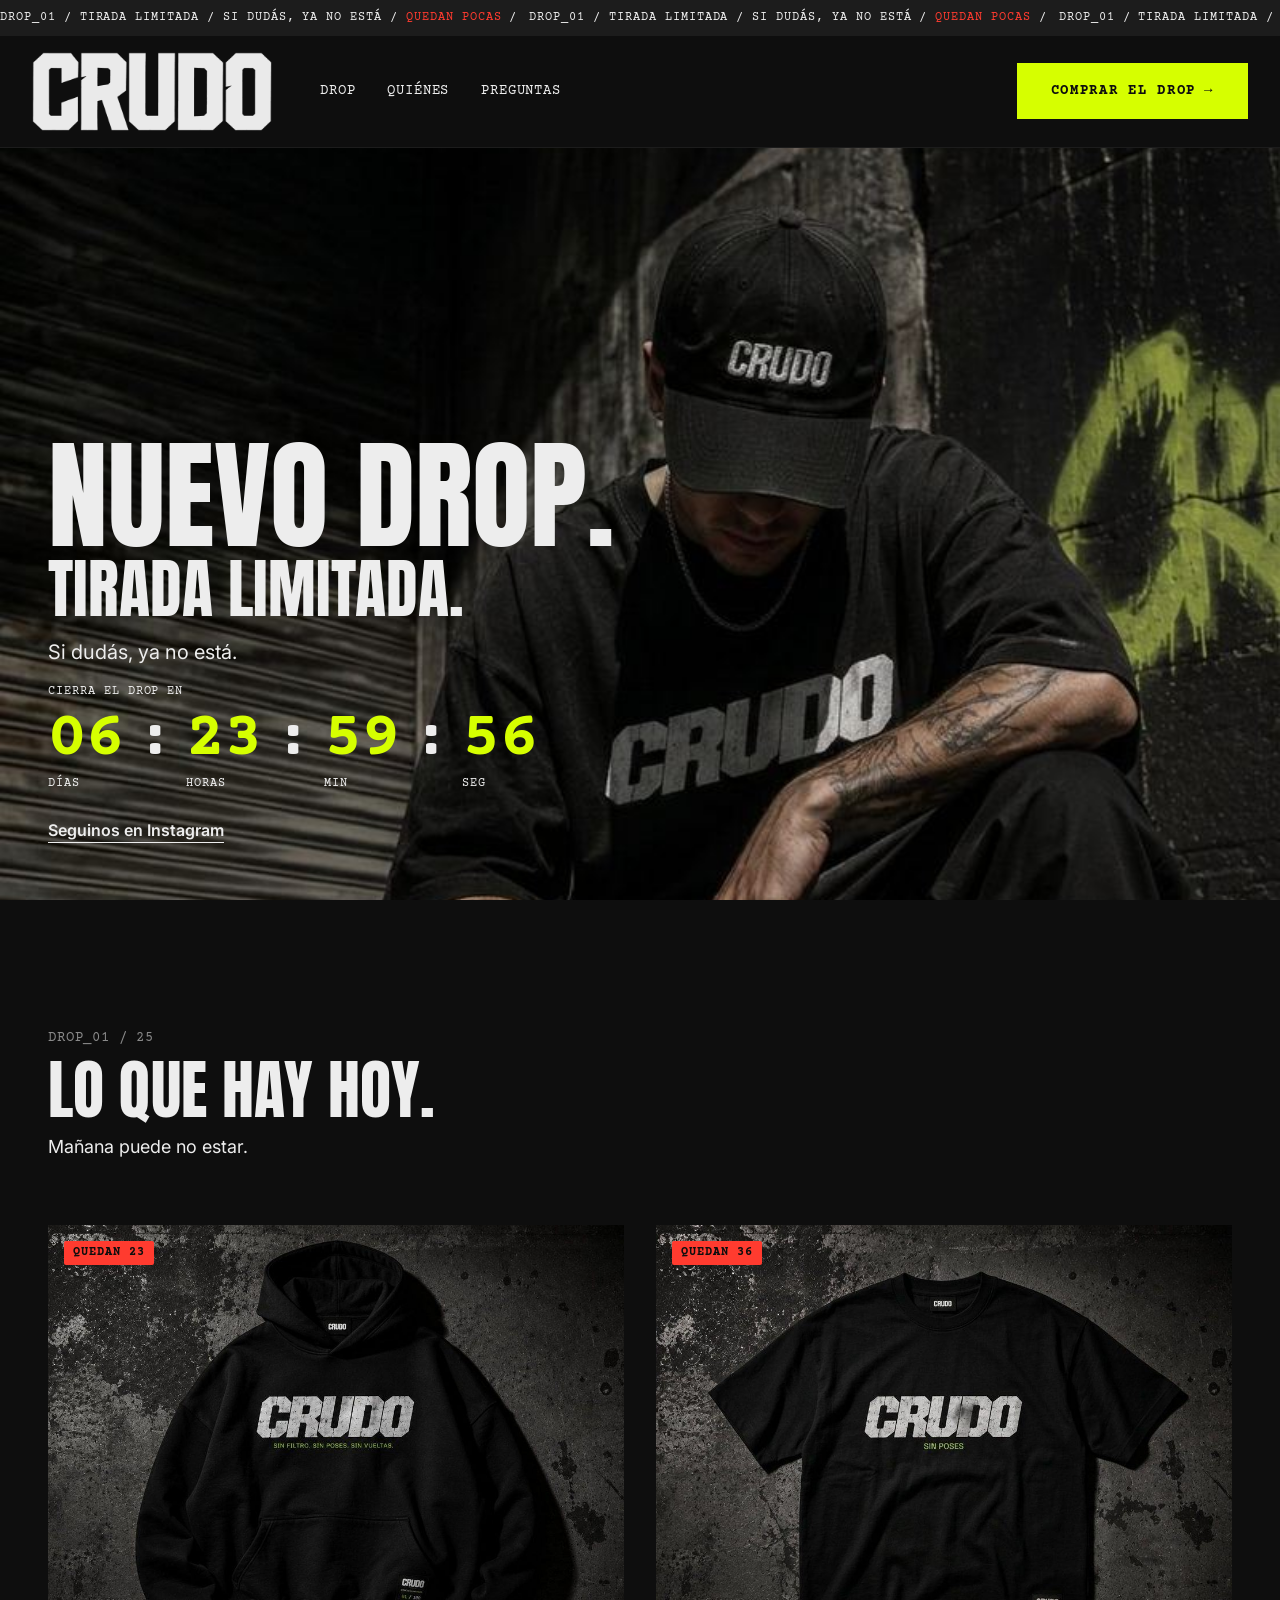
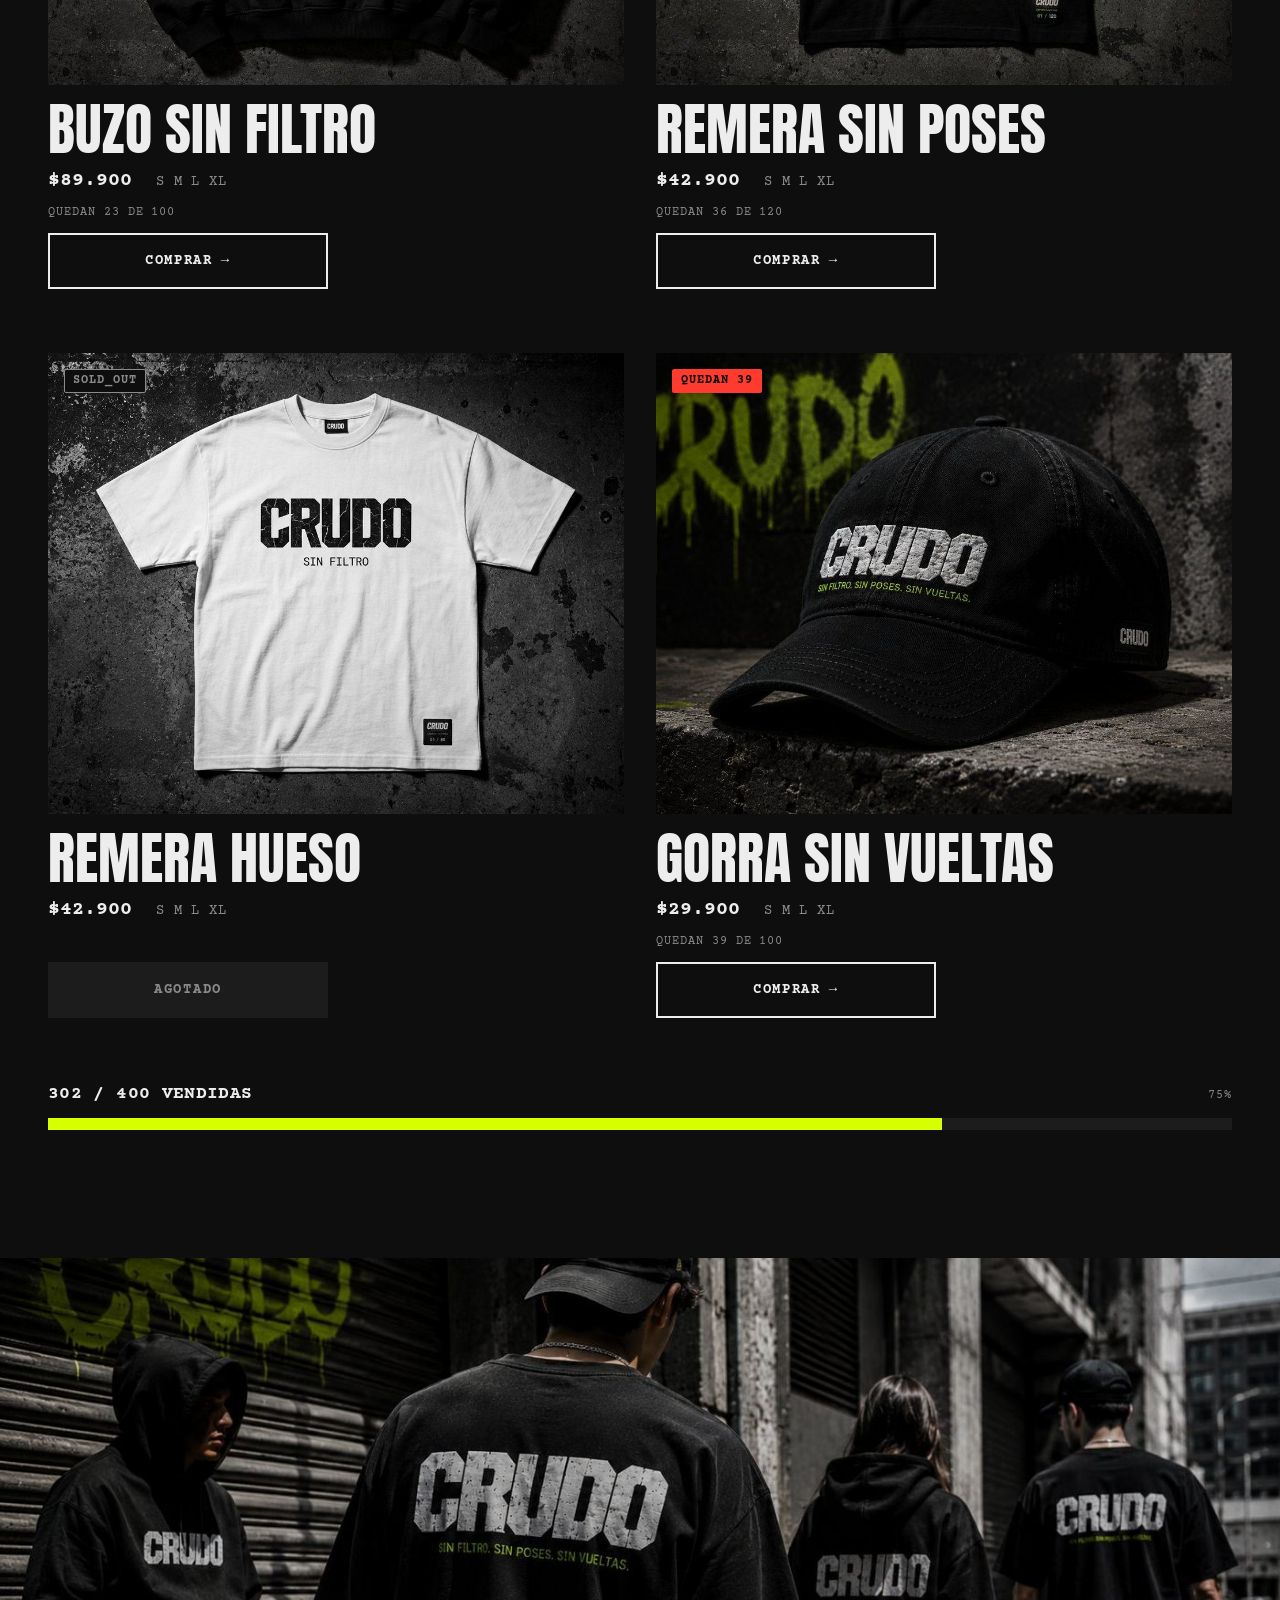
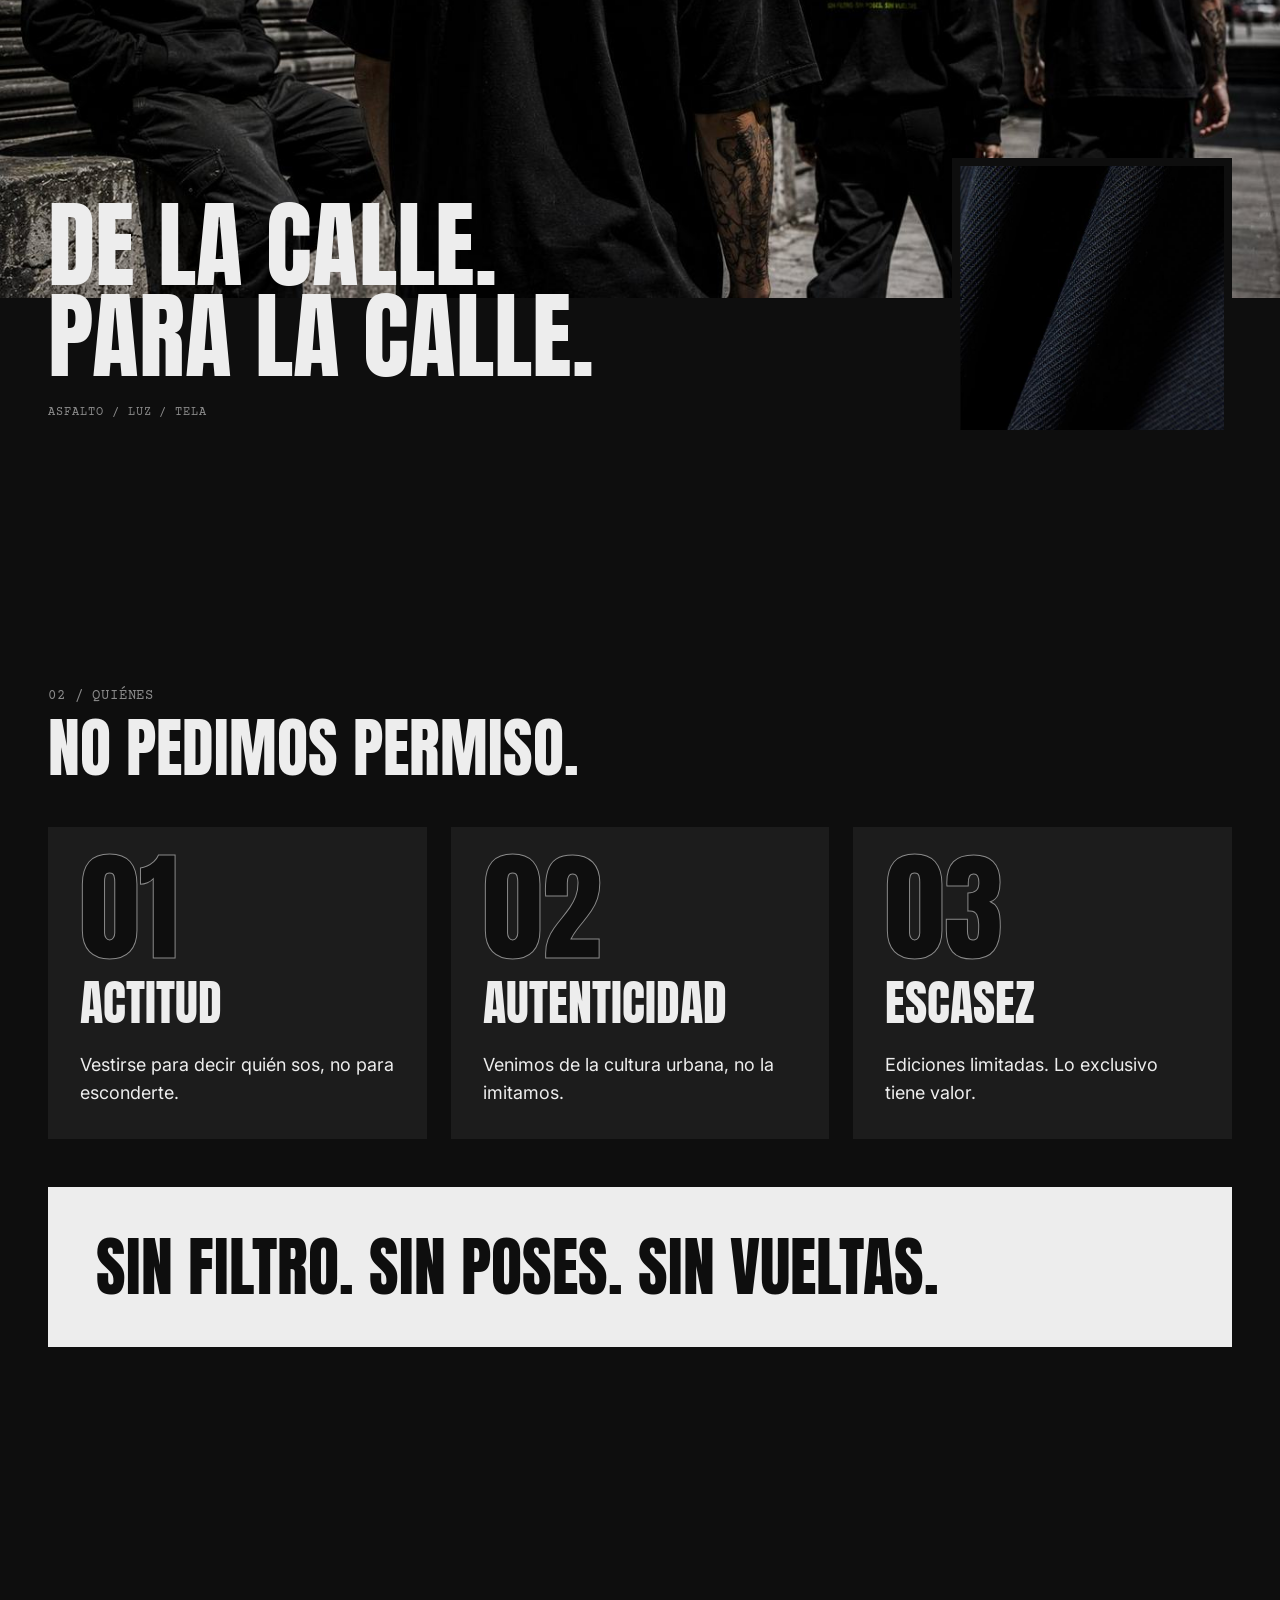
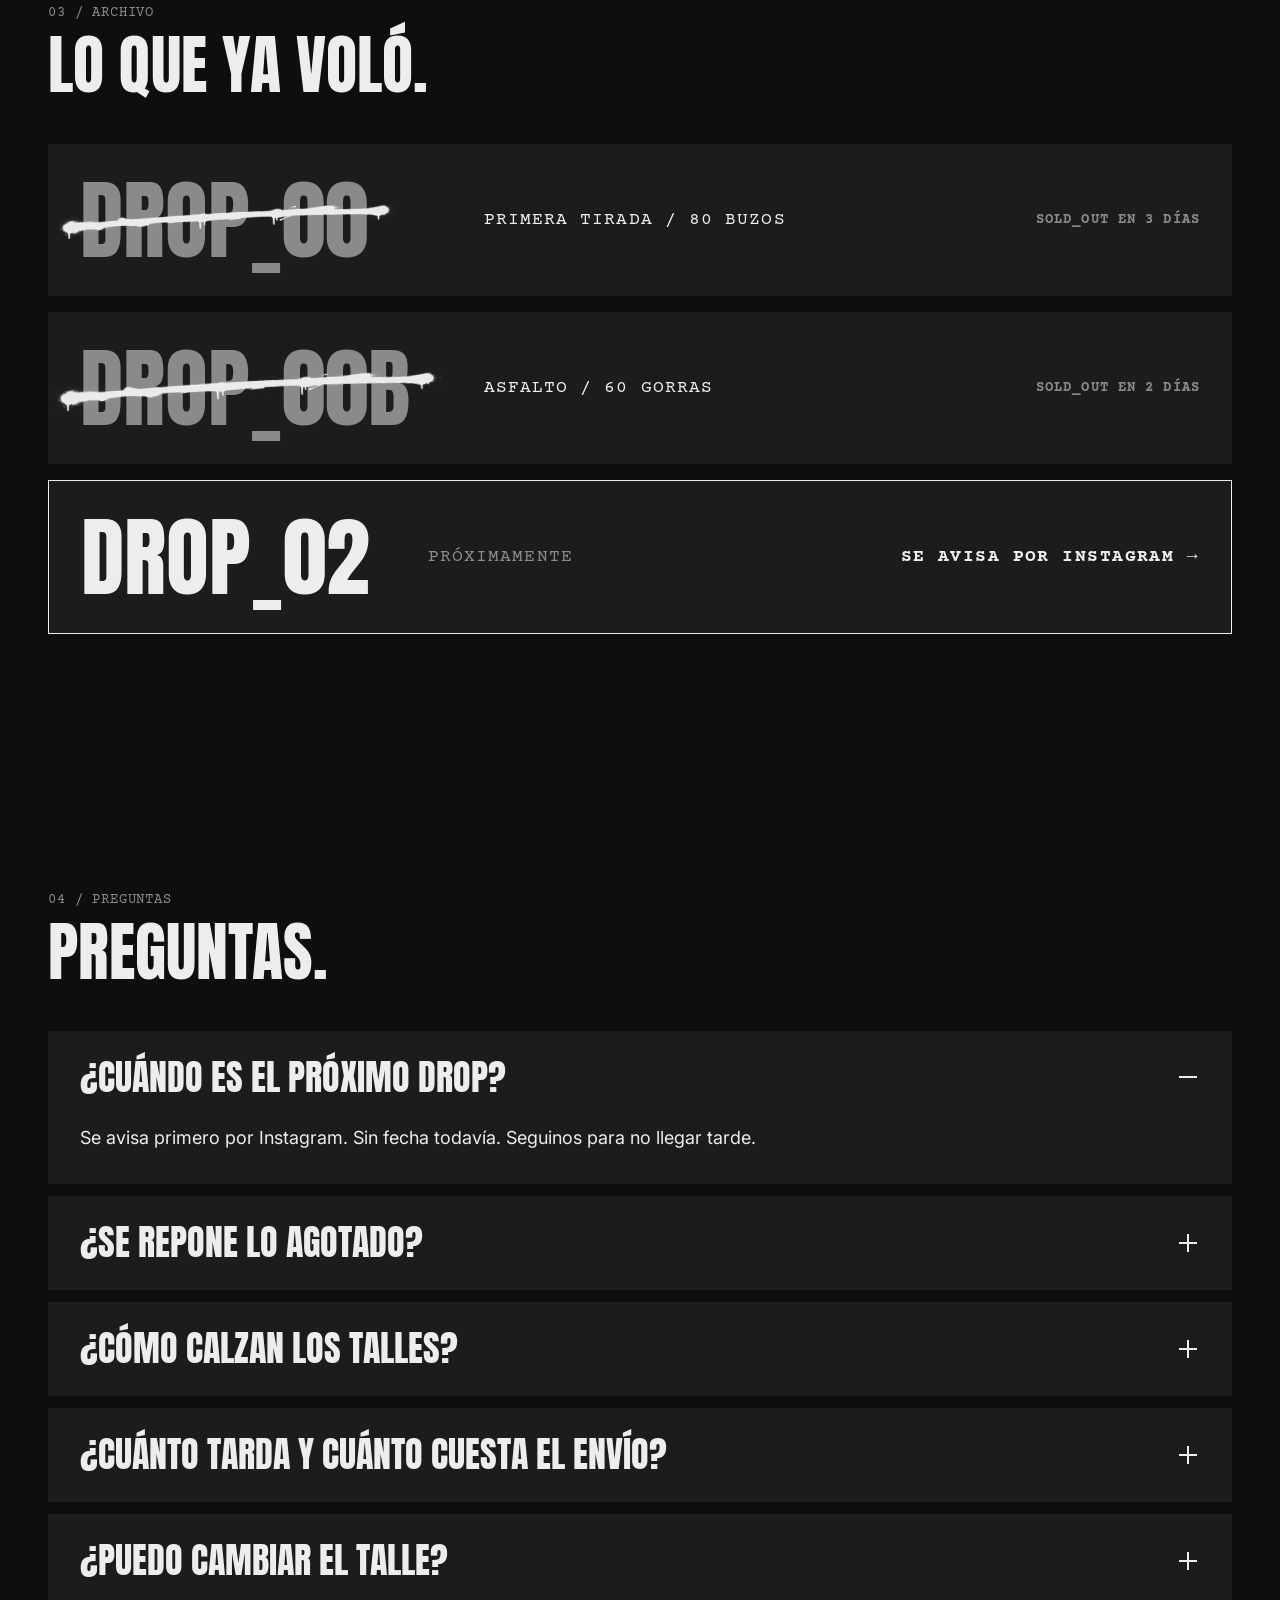
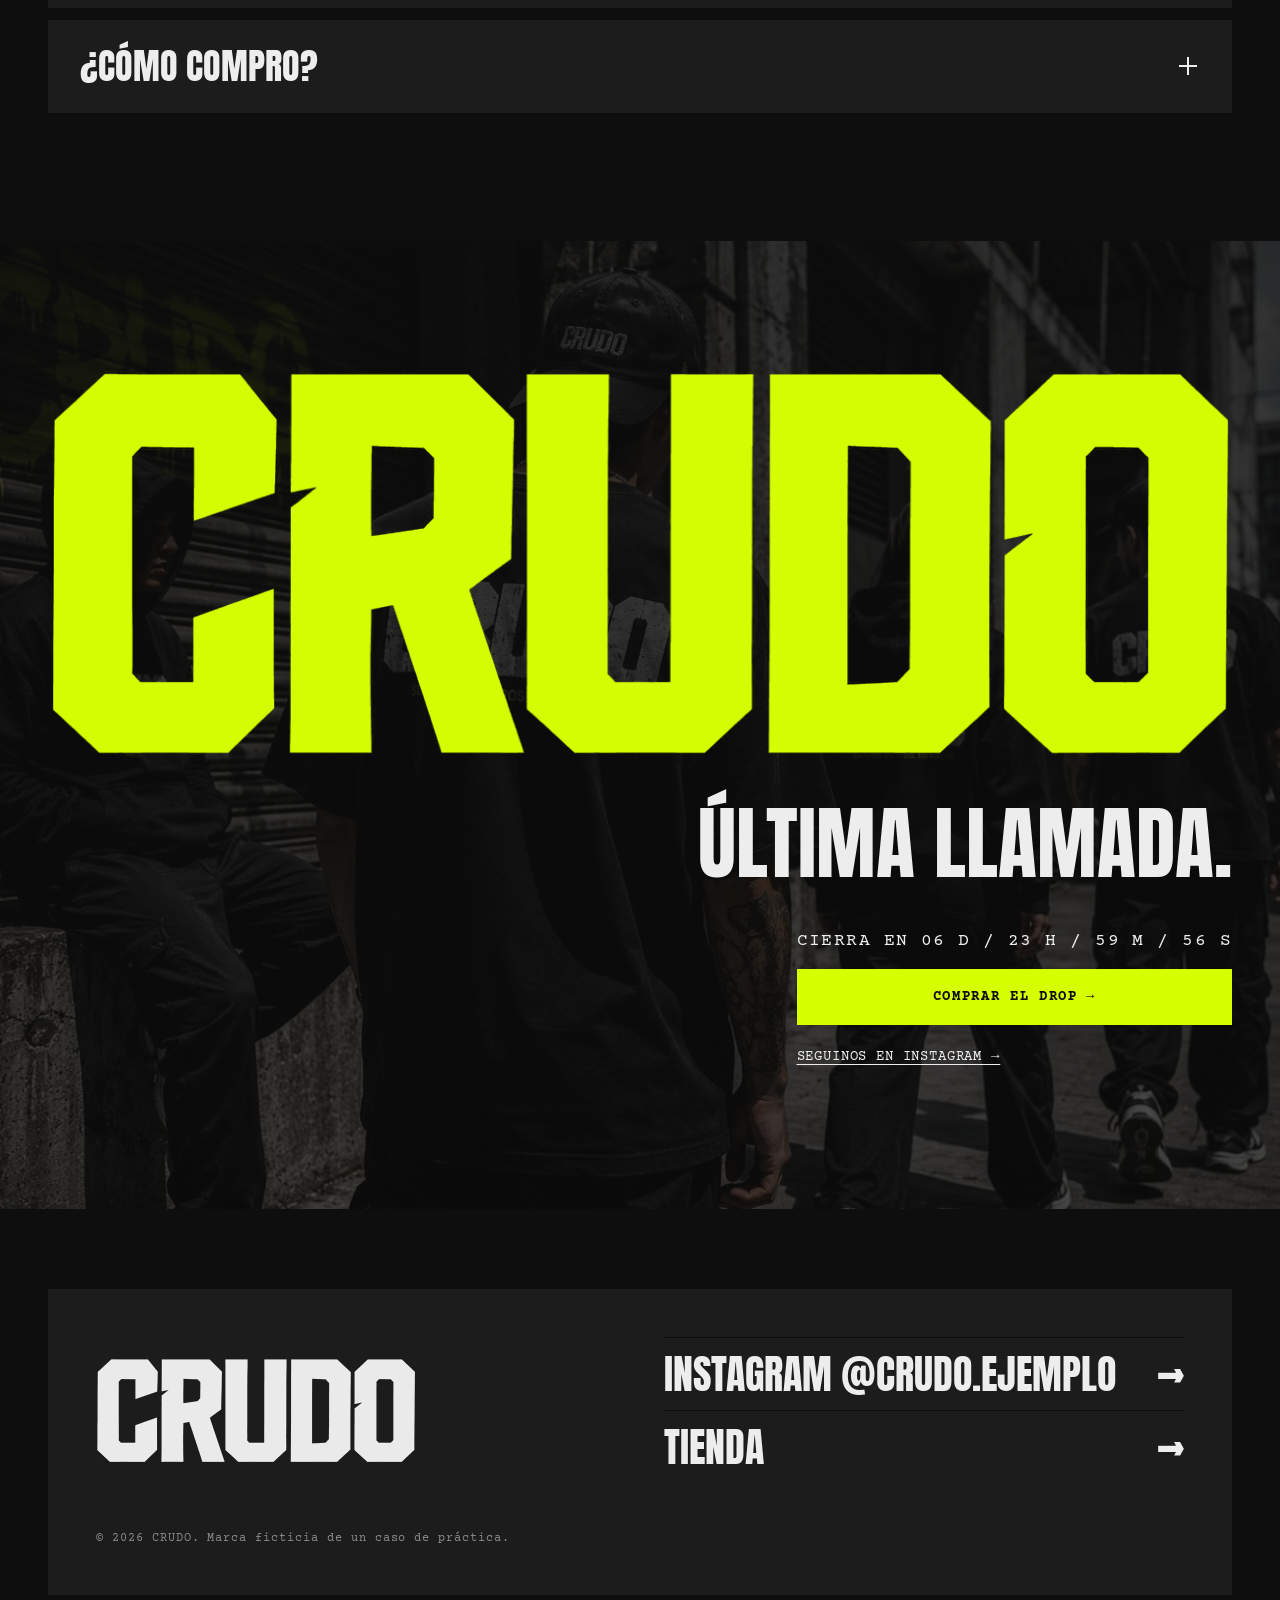
==== commit 93d6aa7d: "Agregar la vista previa al compartir los links de Crudo" ====
--- a/caso-crudo/index.html
+++ b/caso-crudo/index.html
@@ -4,7 +4,7 @@
 <meta charset="utf-8">
 <meta name="viewport" content="width=device-width,initial-scale=1">
 <title>CRUDO — Drop 01. Tirada limitada.</title>
-<meta name="description" content="Nuevo drop de CRUDO. Tirada limitada de ropa urbana: cuando vuela, voló.">
+<meta name="description" content="Nuevo drop de CRUDO. Tirada limitada de ropa urbana: si dudás, ya no está.">
 <meta name="theme-color" content="#0E0E0E">
 <link rel="icon" href="favicon.ico" sizes="48x48">
 <link rel="icon" type="image/png" sizes="32x32" href="favicon-32.png">
@@ -12,7 +12,15 @@
 <meta property="og:type" content="website">
 <meta property="og:locale" content="es_AR">
 <meta property="og:title" content="CRUDO — Drop 01. Tirada limitada.">
-<meta property="og:description" content="Nuevo drop de CRUDO. Tirada limitada de ropa urbana: cuando vuela, voló.">
+<meta property="og:description" content="Nuevo drop de CRUDO. Tirada limitada de ropa urbana: si dudás, ya no está.">
+<meta property="og:site_name" content="CRUDO">
+<meta property="og:url" content="https://crudo-ropa-urbana.vercel.app/">
+<meta property="og:image" content="https://crudo-ropa-urbana.vercel.app/assets/og-crudo.jpg">
+<meta property="og:image:width" content="1200">
+<meta property="og:image:height" content="630">
+<meta property="og:image:alt" content="Hombre agachado con gorra y remera CRUDO frente a una persiana y un grafiti volt">
+<meta name="twitter:card" content="summary_large_image">
+<link rel="canonical" href="https://crudo-ropa-urbana.vercel.app/">
 <link rel="preconnect" href="https://fonts.googleapis.com">
 <link rel="preconnect" href="https://fonts.gstatic.com" crossorigin>
 <link href="https://fonts.googleapis.com/css2?family=Anton&family=Courier+Prime:wght@400;700&family=Inter:wght@400;600&display=swap" rel="stylesheet">
@@ -146,7 +154,7 @@
 .arch__list{display:flex;flex-direction:column;gap:12px}
 .arch__row{background:var(--asfalto);padding:24px;display:flex;flex-direction:column;gap:12px;text-decoration:none;color:var(--hueso)}
 .arch__id{position:relative;display:inline-block;align-self:flex-start;font-family:var(--font-display);font-size:56px;line-height:1;text-transform:uppercase;color:var(--gris-humo)}
-.arch__id .strike{position:absolute;left:-13%;top:38%;width:126%;max-width:none;height:auto;transform:rotate(-3deg);pointer-events:none}
+.arch__id .strike{position:absolute;left:-8%;top:38%;width:118%;max-width:none;height:auto;transform:rotate(-3deg);pointer-events:none}
 .arch__det{font-family:var(--font-mono);font-size:14px;line-height:20px;letter-spacing:.06em}
 .arch__res{font-family:var(--font-mono);font-weight:700;font-size:12px;line-height:20px;letter-spacing:.08em;color:var(--gris-humo)}
 .arch__row--live{border:1px solid var(--hueso)}
@@ -237,7 +245,7 @@
   .arch{gap:48px}
   .arch__list{gap:16px}
   .arch__row{padding:32px;display:grid;grid-template-columns:1fr 1.4fr auto;gap:32px;align-items:center}
-  .arch__id{font-size:88px}
+  .arch__id{font-size:88px;justify-self:start}
   .arch__det{font-size:18px}
   .arch__res{font-size:14px}
   .arch__row--live .arch__res{font-size:18px}
@@ -274,14 +282,14 @@
 <header class="site-header" id="top">
   <div class="ticker" aria-hidden="true">
     <div class="ticker__track">
-      <span class="ticker__seg">DROP_01 / TIRADA LIMITADA / CUANDO VUELA, VOLÓ / <b>QUEDAN POCAS</b> /</span>
-      <span class="ticker__seg">DROP_01 / TIRADA LIMITADA / CUANDO VUELA, VOLÓ / <b>QUEDAN POCAS</b> /</span>
-      <span class="ticker__seg">DROP_01 / TIRADA LIMITADA / CUANDO VUELA, VOLÓ / <b>QUEDAN POCAS</b> /</span>
-      <span class="ticker__seg">DROP_01 / TIRADA LIMITADA / CUANDO VUELA, VOLÓ / <b>QUEDAN POCAS</b> /</span>
+      <span class="ticker__seg">DROP_01 / TIRADA LIMITADA / SI DUDÁS, YA NO ESTÁ / <b>QUEDAN POCAS</b> /</span>
+      <span class="ticker__seg">DROP_01 / TIRADA LIMITADA / SI DUDÁS, YA NO ESTÁ / <b>QUEDAN POCAS</b> /</span>
+      <span class="ticker__seg">DROP_01 / TIRADA LIMITADA / SI DUDÁS, YA NO ESTÁ / <b>QUEDAN POCAS</b> /</span>
+      <span class="ticker__seg">DROP_01 / TIRADA LIMITADA / SI DUDÁS, YA NO ESTÁ / <b>QUEDAN POCAS</b> /</span>
     </div>
   </div>
   <div class="bar">
-    <a class="logo" href="#top" aria-label="CRUDO, ir al inicio"><img src="assets/crudo-logo-hueso.png" alt="CRUDO" width="1371" height="449"></a>
+    <a class="logo" href="#hero" aria-label="CRUDO, ir al inicio"><img src="assets/crudo-logo-hueso.png" alt="CRUDO" width="1371" height="449"></a>
     <nav class="nav" aria-label="Principal">
       <a href="#drop">Drop</a><a href="#quienes">Quiénes</a><a href="#preguntas">Preguntas</a>
     </nav>
@@ -291,14 +299,14 @@
 
 <main>
 <!-- 2 · HERO -->
-<section class="hero" aria-labelledby="hero-t">
+<section class="hero" id="hero" aria-labelledby="hero-t">
   <picture>
     <source media="(min-width:900px)" srcset="assets/hero-escritorio.jpg">
     <img class="hero__img" src="assets/hero-vertical.jpg" width="928" height="1152" alt="Hombre agachado con gorra y remera CRUDO frente a una persiana y un grafiti volt" fetchpriority="high">
   </picture>
   <div class="hero__body">
     <h1 id="hero-t"><span class="l1">Nuevo drop.</span><span class="l2">Tirada limitada.</span></h1>
-    <p class="hero__sup">Cuando vuela, voló.</p>
+    <p class="hero__sup">Si dudás, ya no está.</p>
     <div class="cd-wrap">
       <span class="cd-label">Cierra el drop en</span>
       <div class="cd" role="timer" aria-label="Tiempo que queda del drop">
@@ -475,15 +483,15 @@
 
 <script>
 (function(){
-  /* Cuenta regresiva: el drop cierra 7 días después de la primera visita.
+  /* Cuenta regresiva DEMO: el drop cierra 7 días después de la primera visita y, al llegar a cero, vuelve a empezar con 7 días (ciclos de 7 días desde esa primera visita).
      La fecha de la primera visita se guarda en el navegador; si no se puede guardar, cuenta desde ahora. */
   var KEY='crudo_primera_visita',t0=Date.now();
   try{var s=parseInt(localStorage.getItem(KEY),10);if(s)t0=s;else localStorage.setItem(KEY,String(t0));}catch(e){}
-  var end=t0+7*864e5,els={};
+  var CICLO=7*864e5,els={};
   ['d','h','m','s'].forEach(function(k){els[k]=document.querySelectorAll('[data-cd="'+k+'"]')});
   function p(n){return String(n).padStart(2,'0')}
   function tick(){
-    var s=Math.max(0,Math.floor((end-Date.now())/1000));
+    var s=Math.floor((CICLO-(((Date.now()-t0)%CICLO)+CICLO)%CICLO-1)/1000);
     var v={d:p(Math.floor(s/86400)),h:p(Math.floor(s%86400/3600)),m:p(Math.floor(s%3600/60)),s:p(s%60)};
     for(var k in v)els[k].forEach(function(e){e.textContent=v[k]});
   }
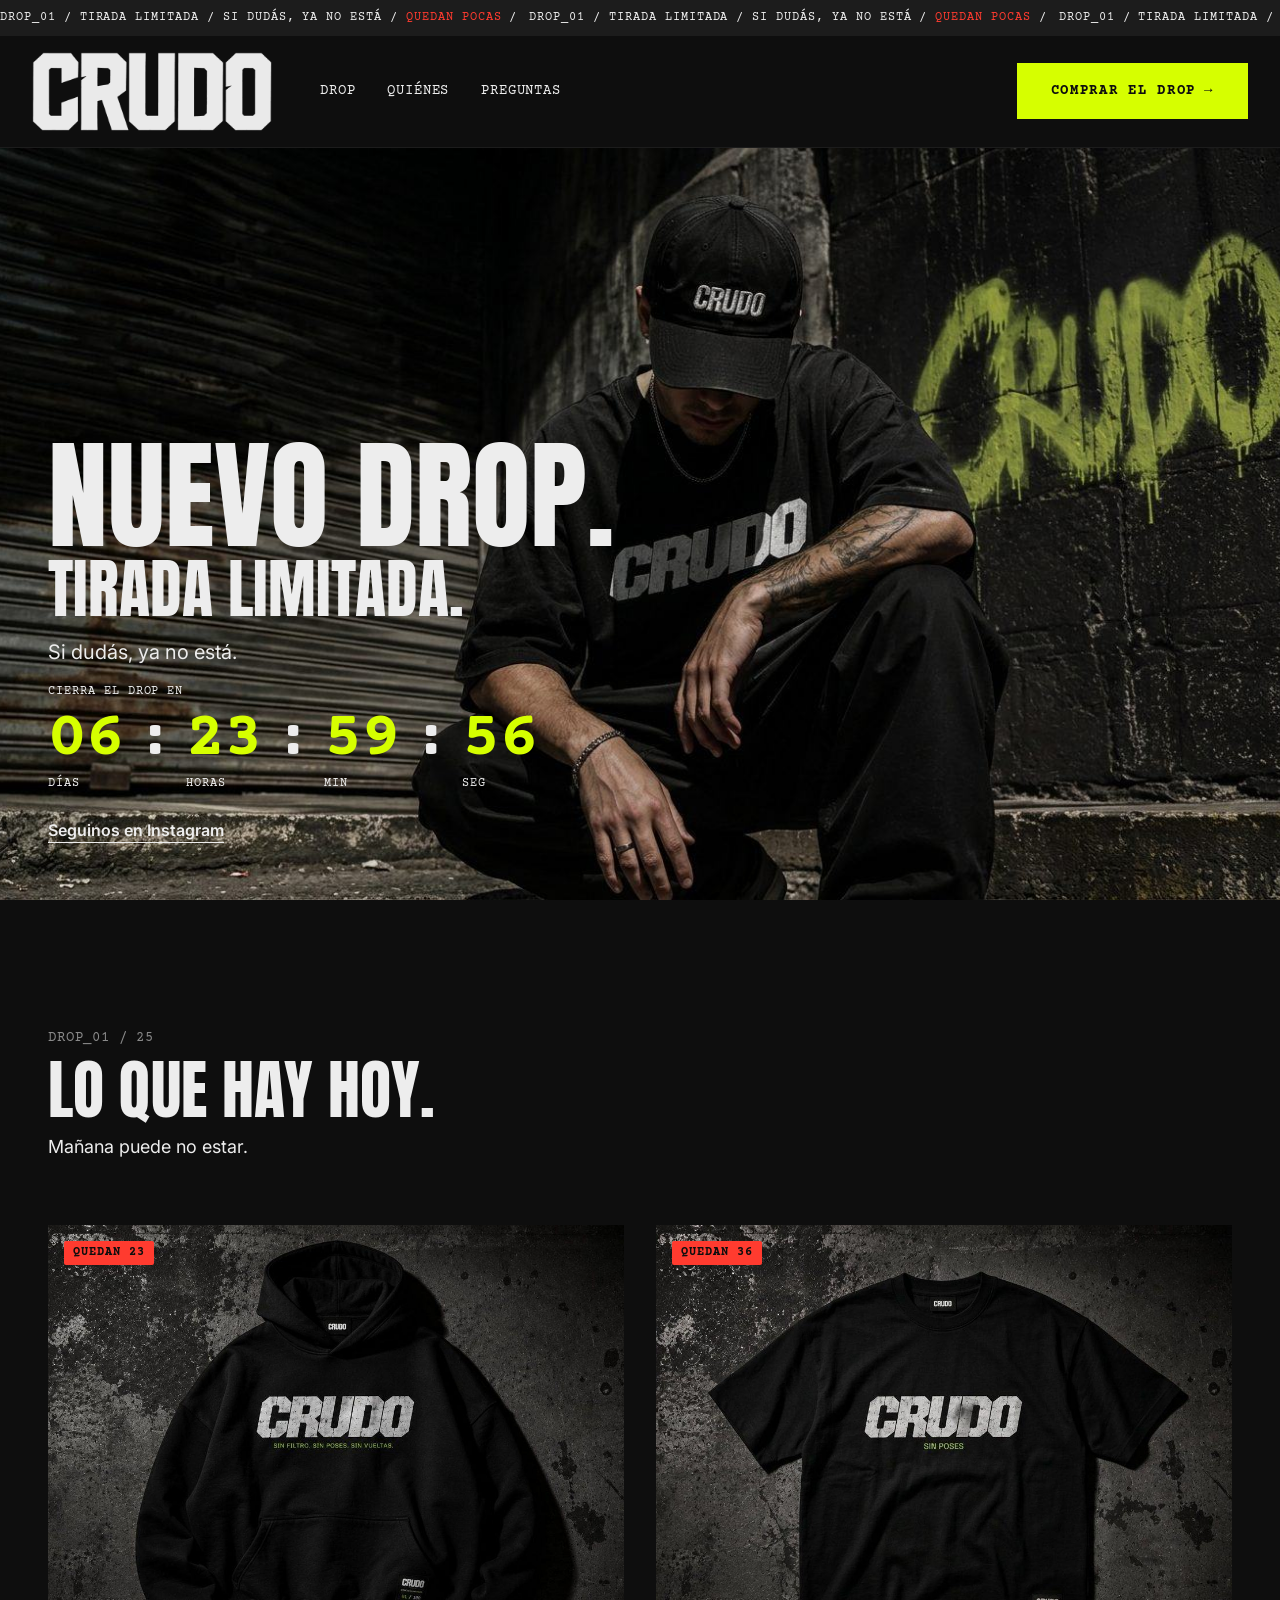
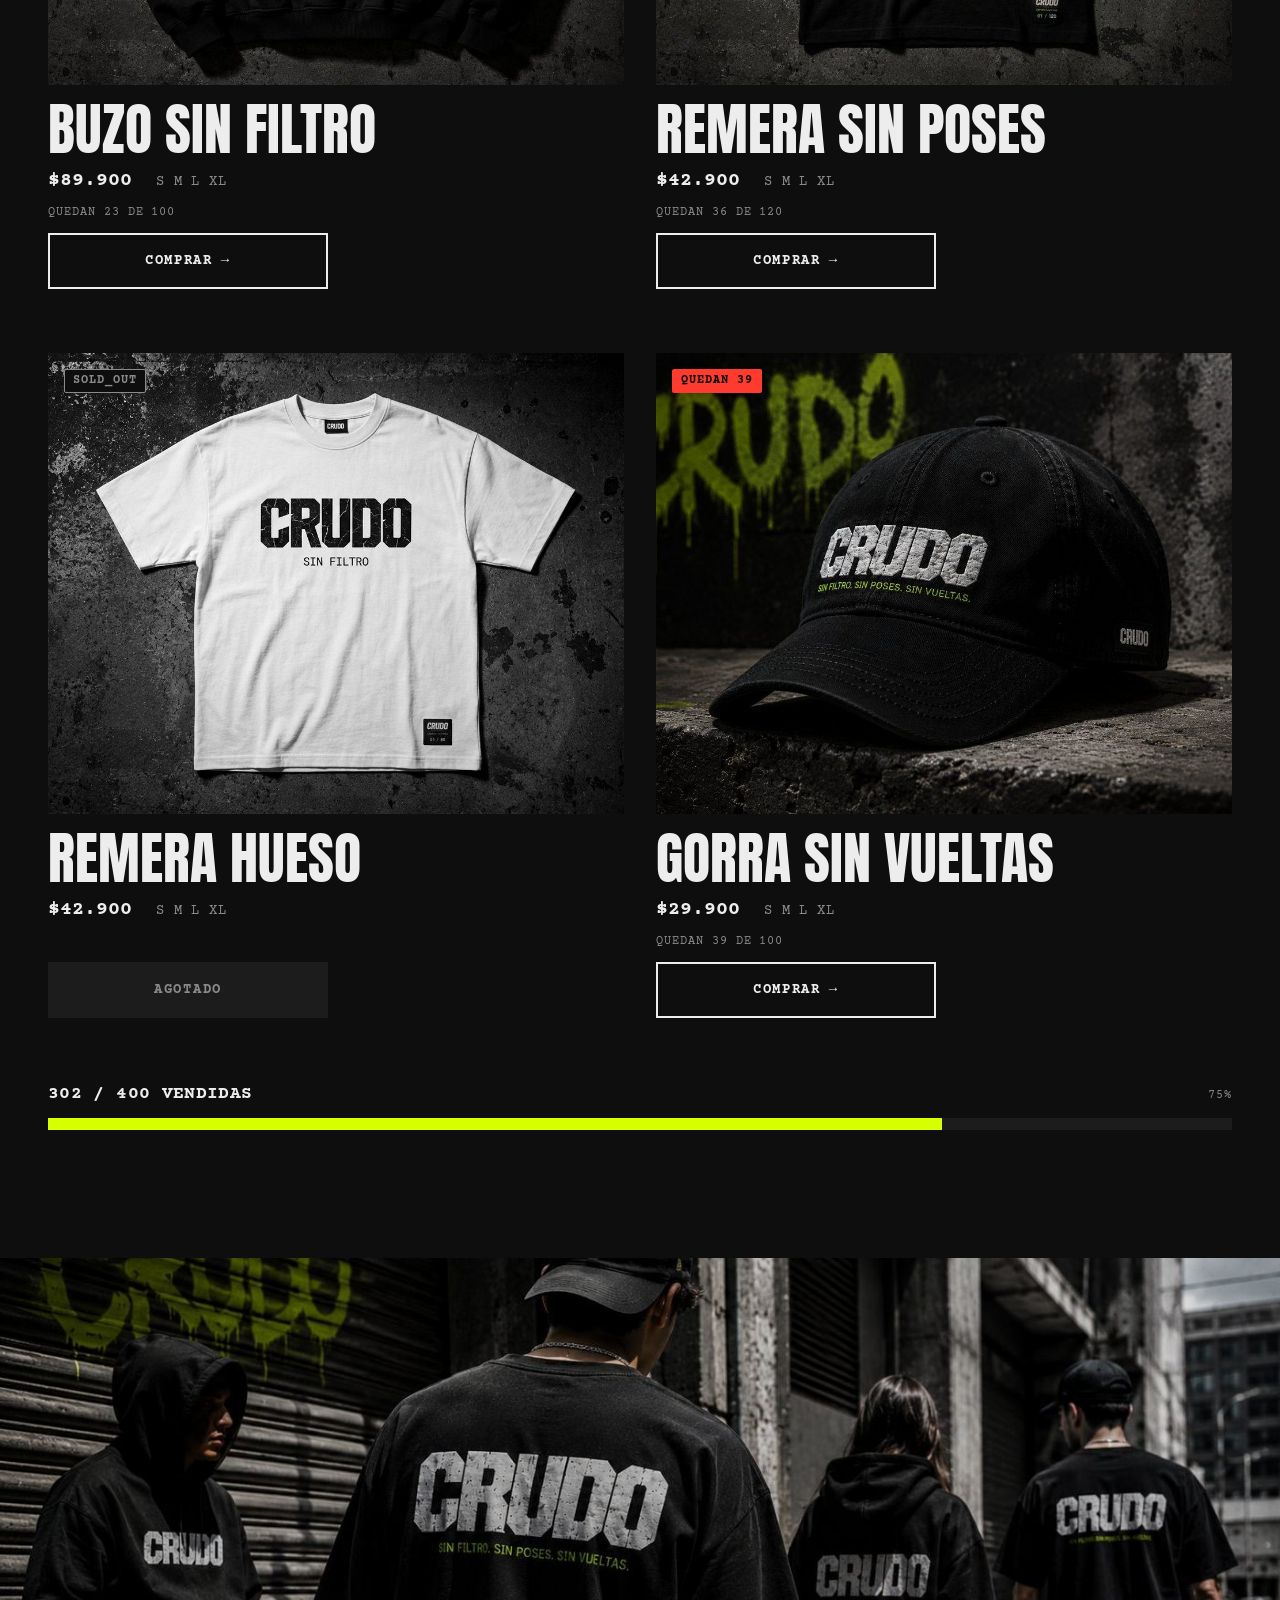
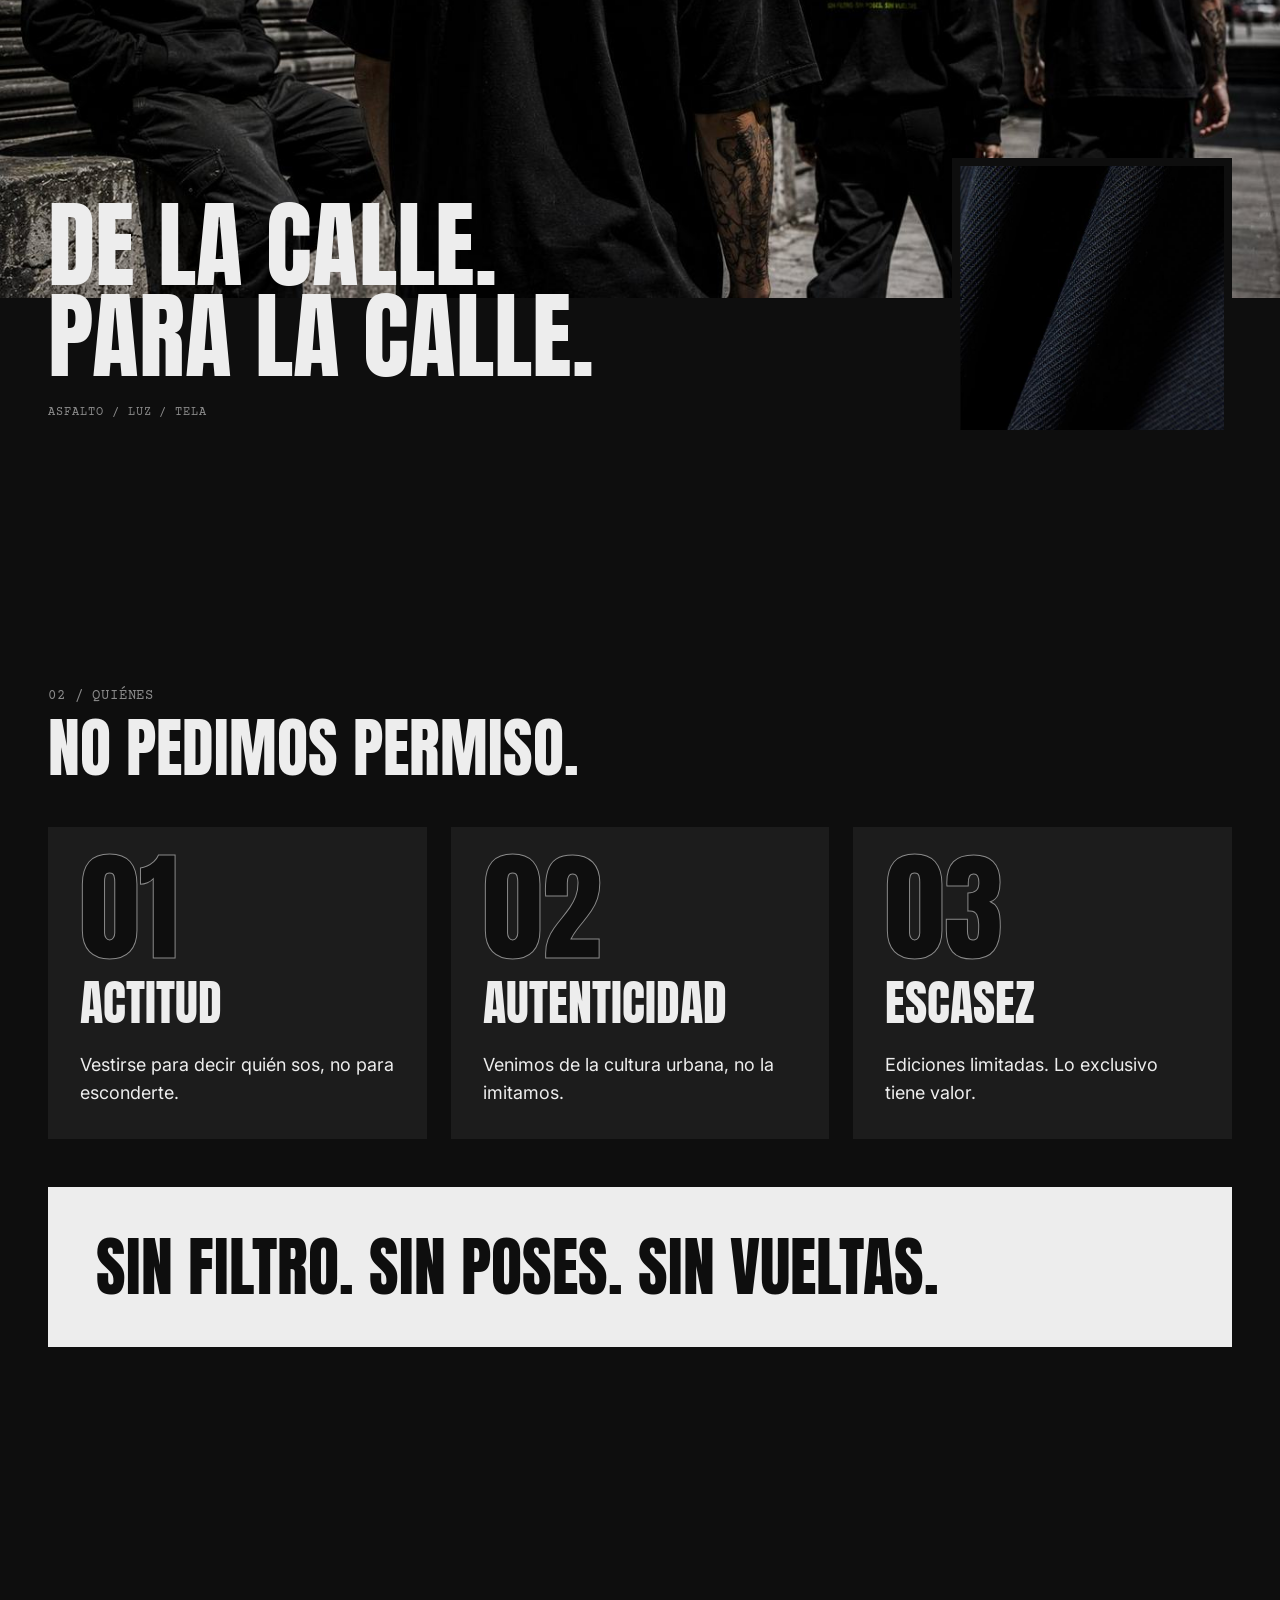
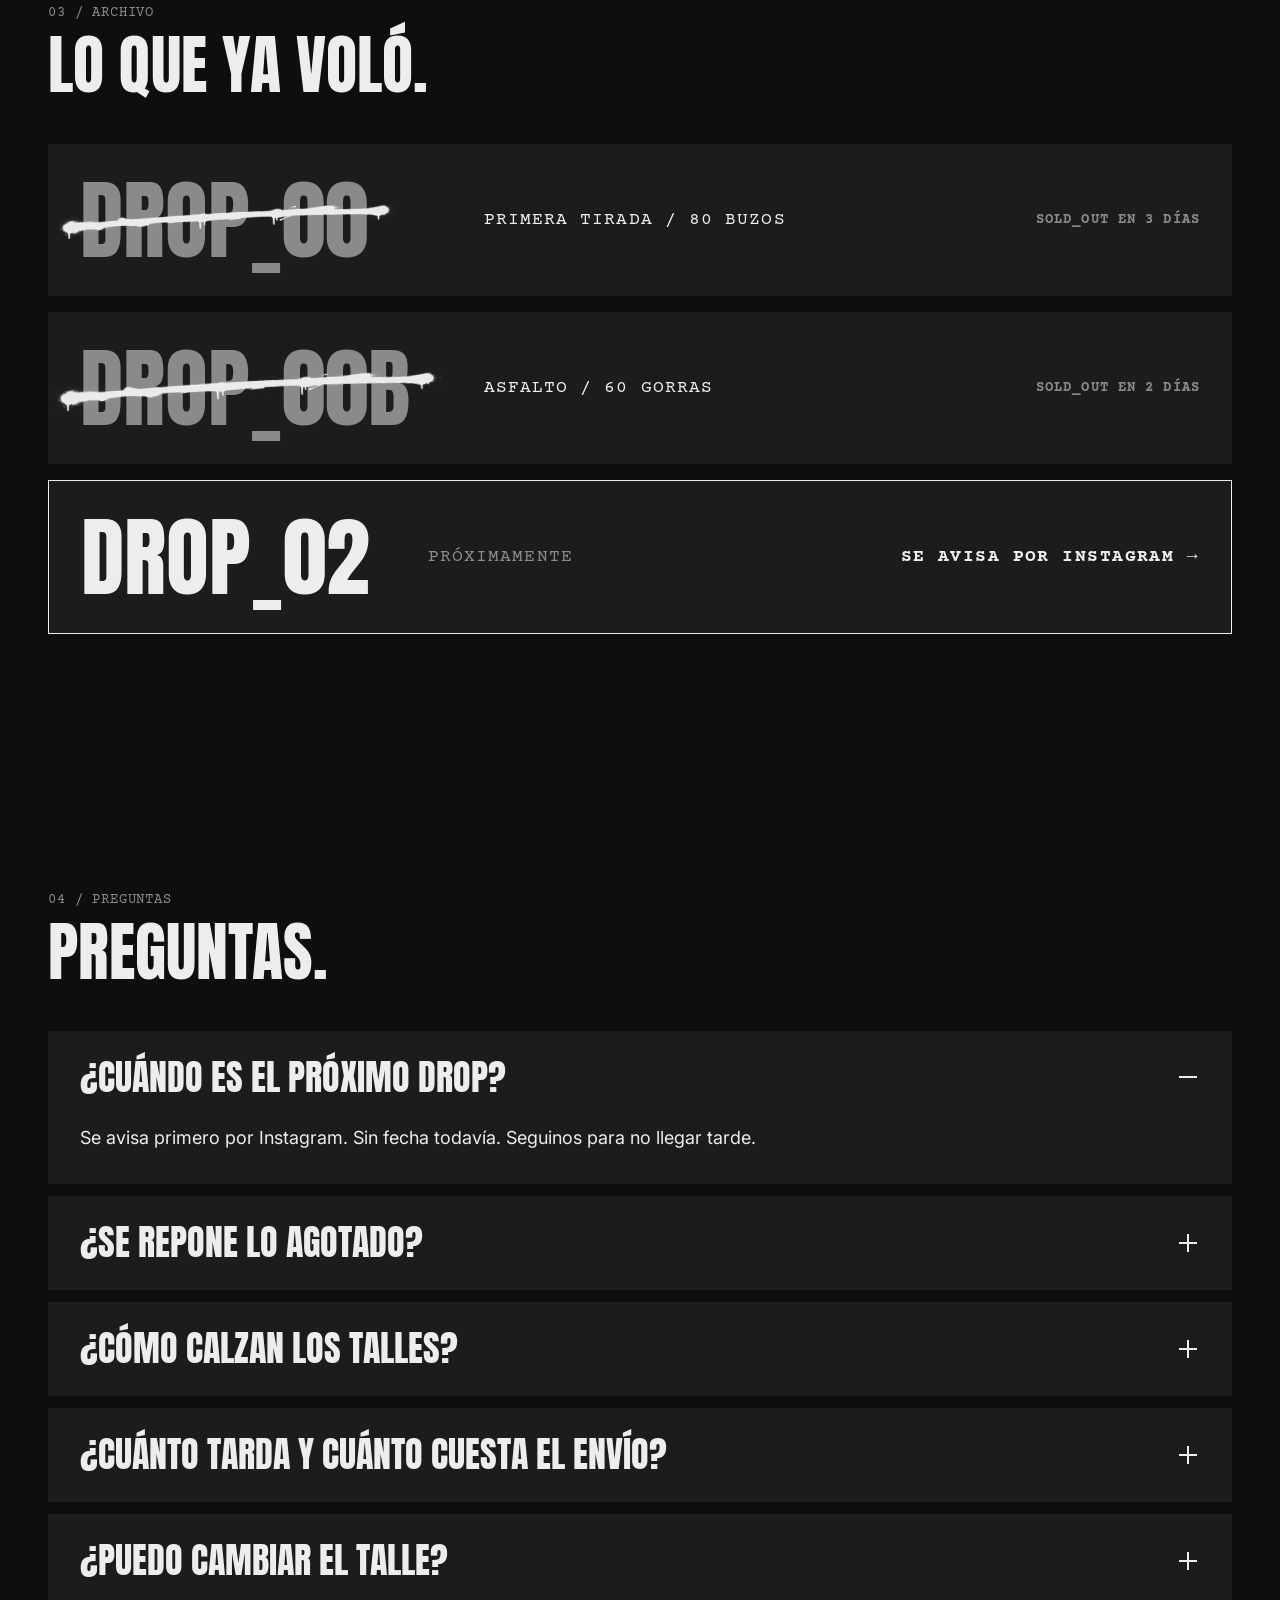
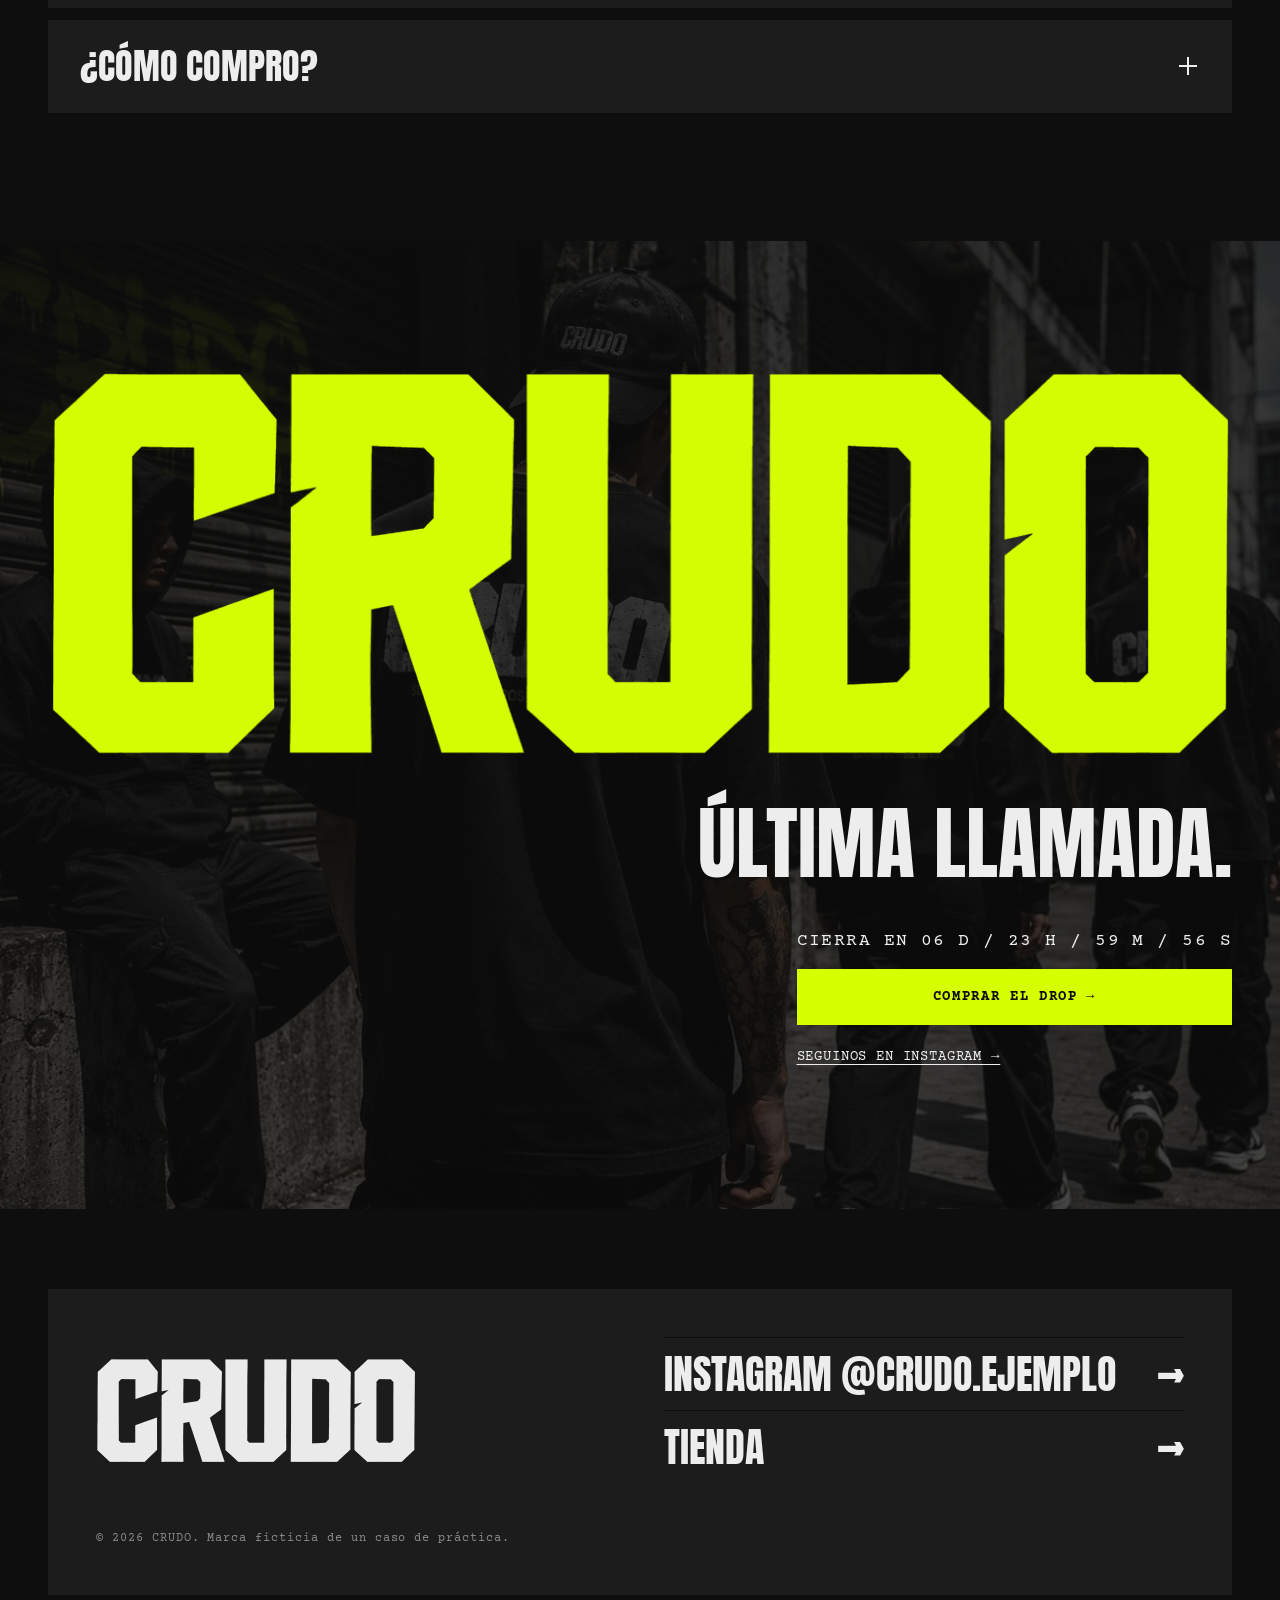
==== commit aa9dd468: "Ajustar el logo, el tachado del archivo y la frase del drop" ====
--- a/caso-crudo/index.html
+++ b/caso-crudo/index.html
@@ -13,14 +13,6 @@
 <meta property="og:locale" content="es_AR">
 <meta property="og:title" content="CRUDO — Drop 01. Tirada limitada.">
 <meta property="og:description" content="Nuevo drop de CRUDO. Tirada limitada de ropa urbana: si dudás, ya no está.">
-<meta property="og:site_name" content="CRUDO">
-<meta property="og:url" content="https://crudo-ropa-urbana.vercel.app/">
-<meta property="og:image" content="https://crudo-ropa-urbana.vercel.app/assets/og-crudo.jpg">
-<meta property="og:image:width" content="1200">
-<meta property="og:image:height" content="630">
-<meta property="og:image:alt" content="Hombre agachado con gorra y remera CRUDO frente a una persiana y un grafiti volt">
-<meta name="twitter:card" content="summary_large_image">
-<link rel="canonical" href="https://crudo-ropa-urbana.vercel.app/">
 <link rel="preconnect" href="https://fonts.googleapis.com">
 <link rel="preconnect" href="https://fonts.gstatic.com" crossorigin>
 <link href="https://fonts.googleapis.com/css2?family=Anton&family=Courier+Prime:wght@400;700&family=Inter:wght@400;600&display=swap" rel="stylesheet">
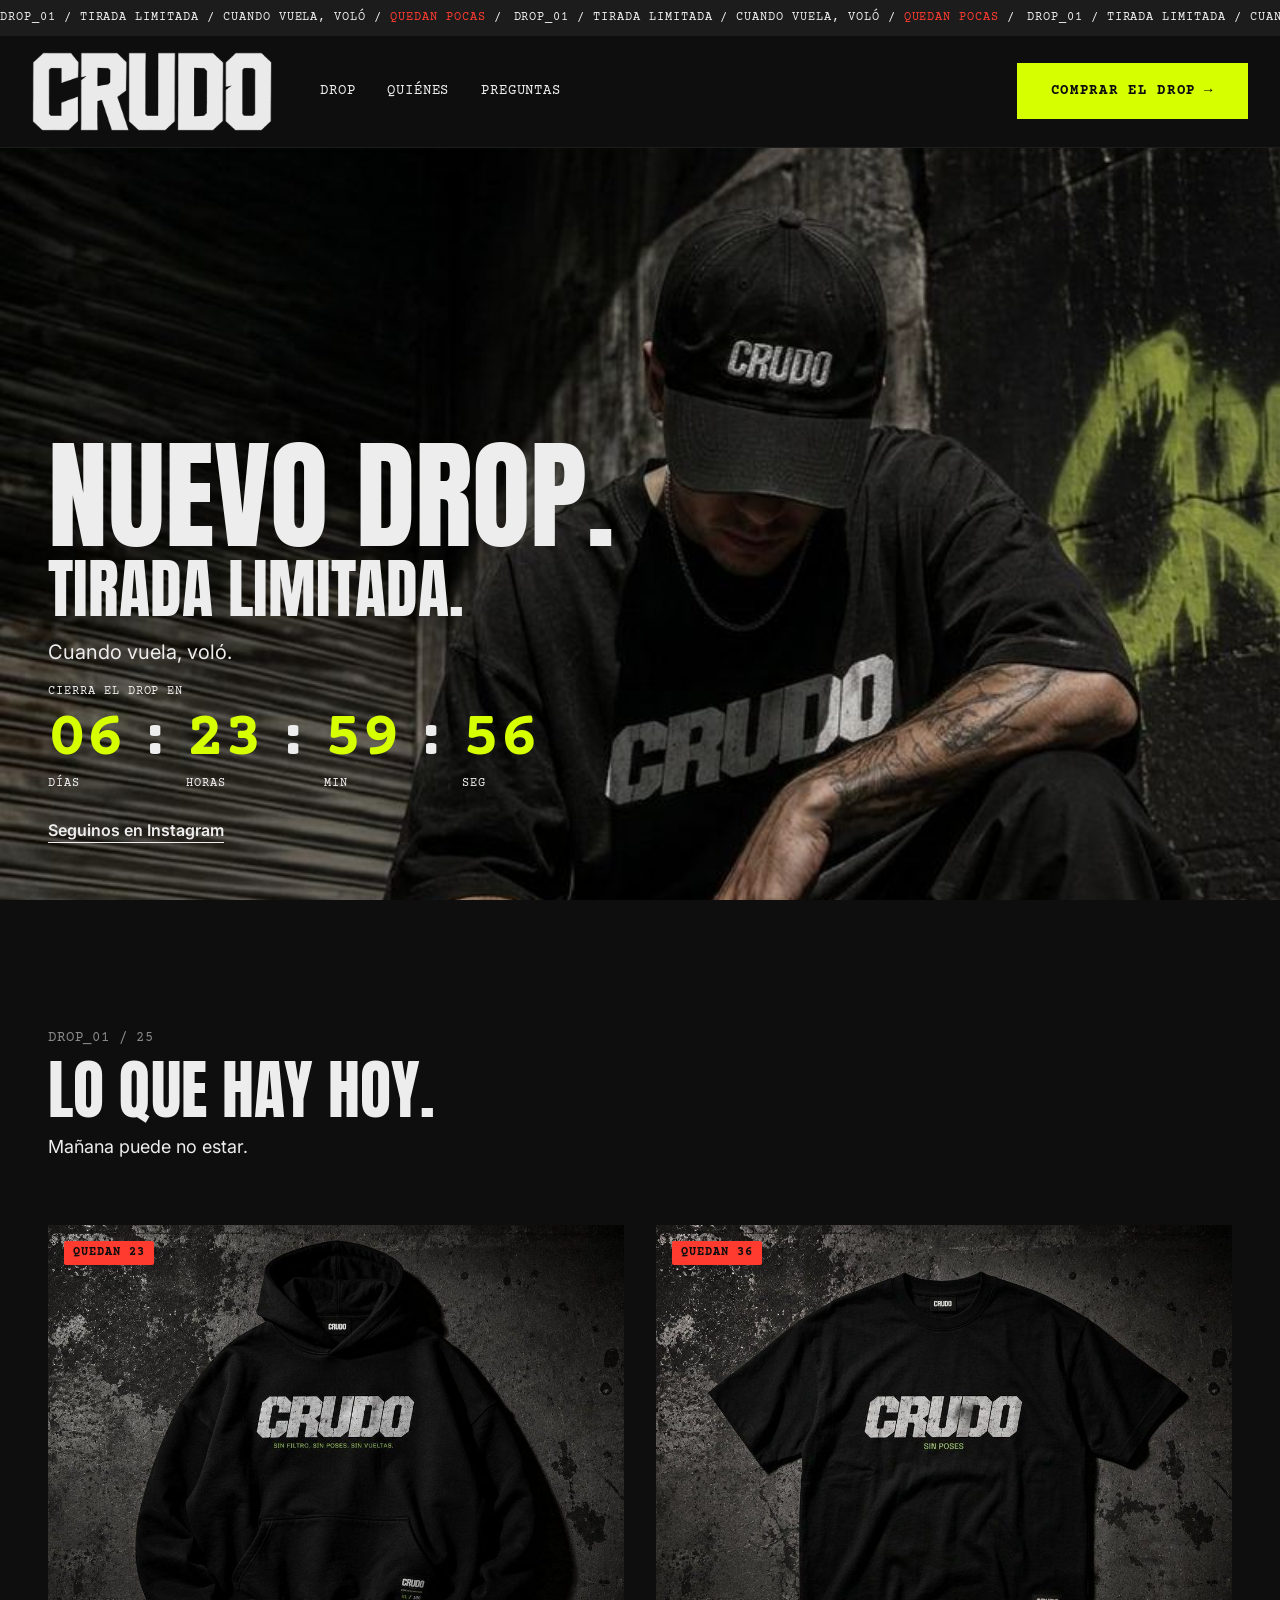
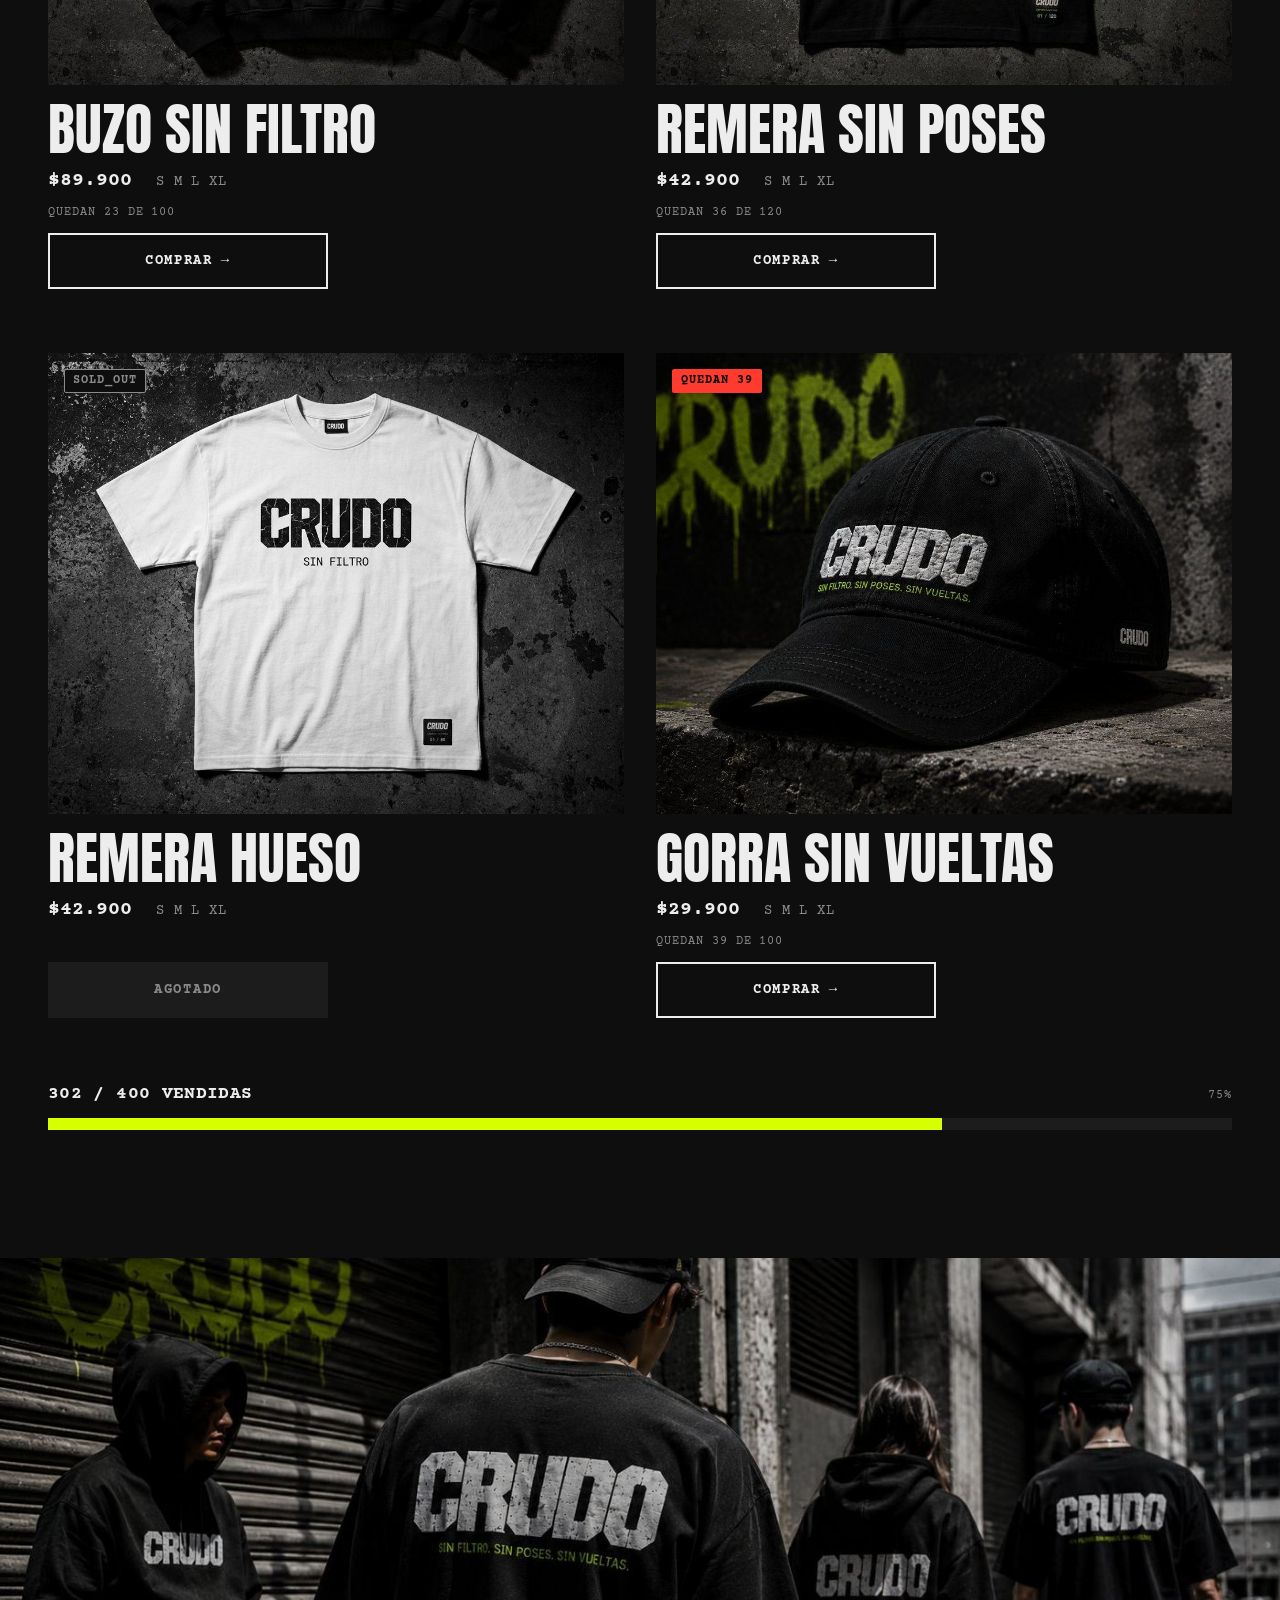
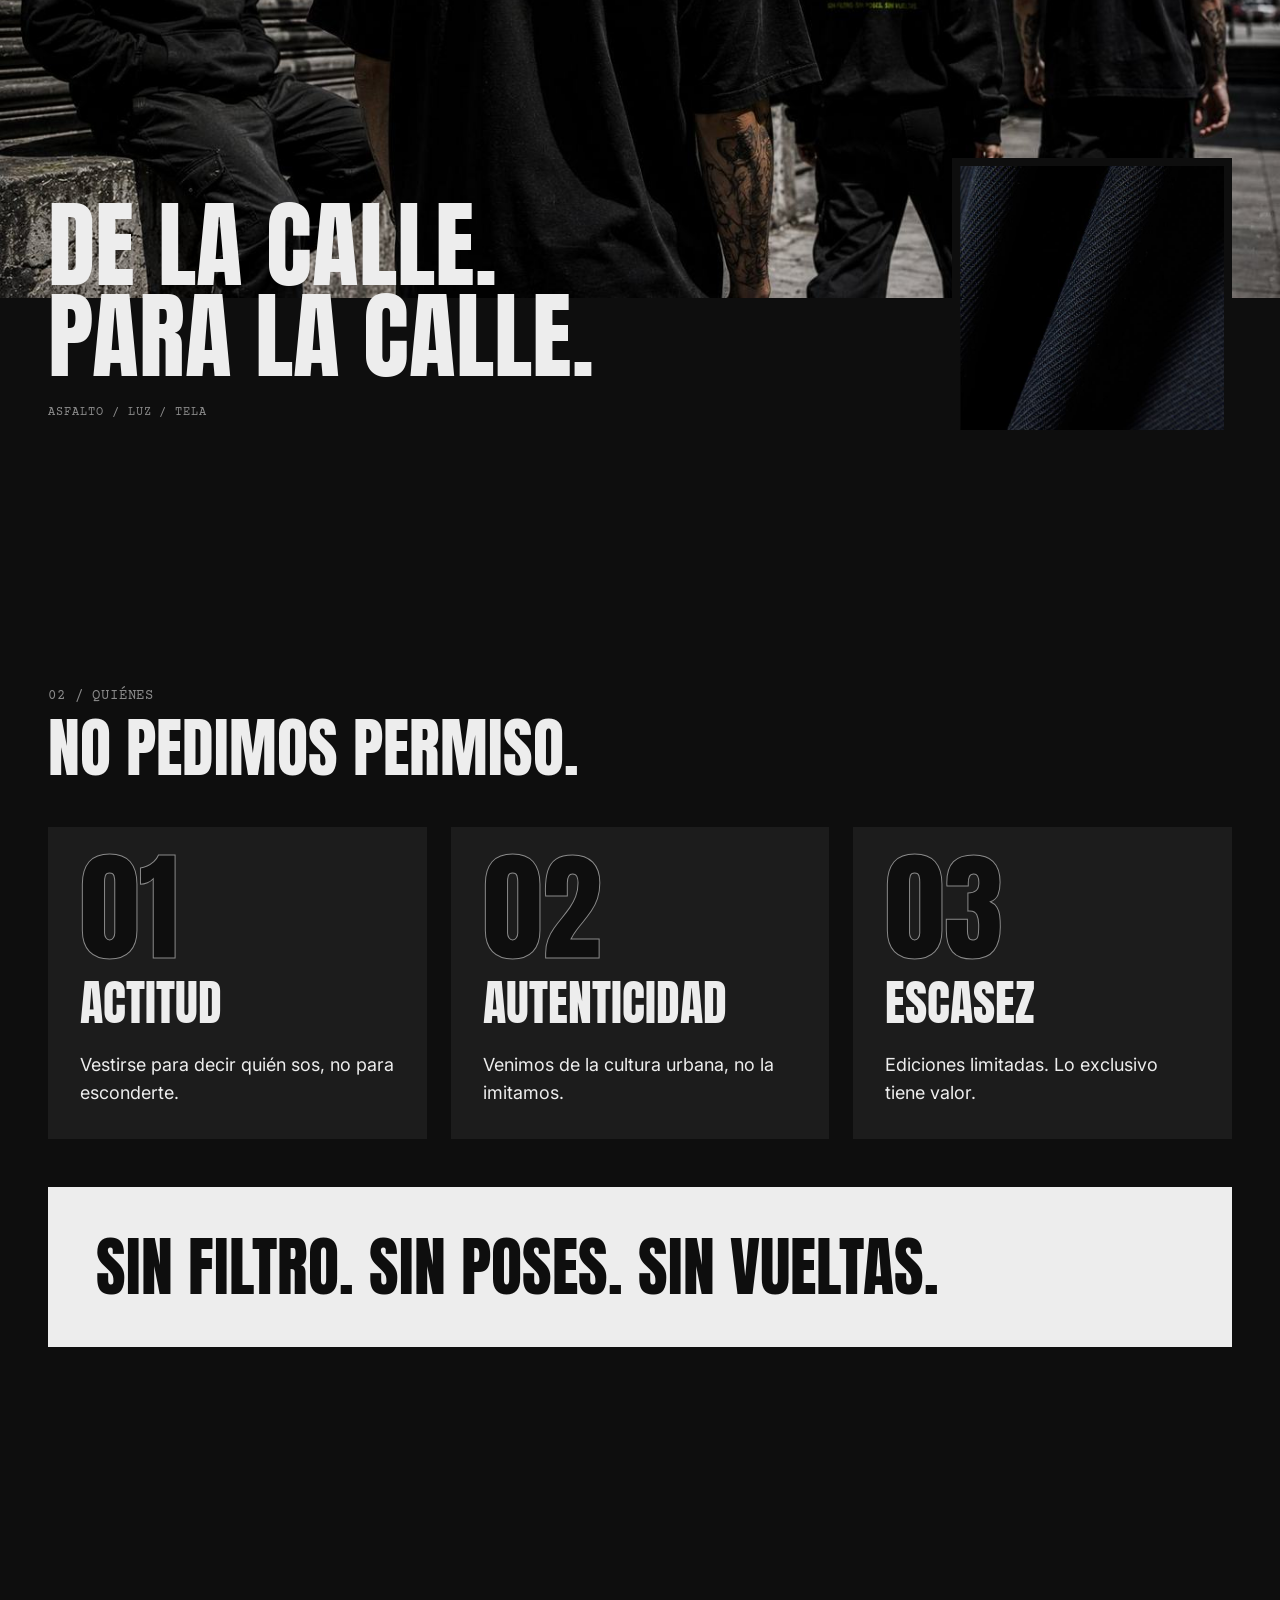
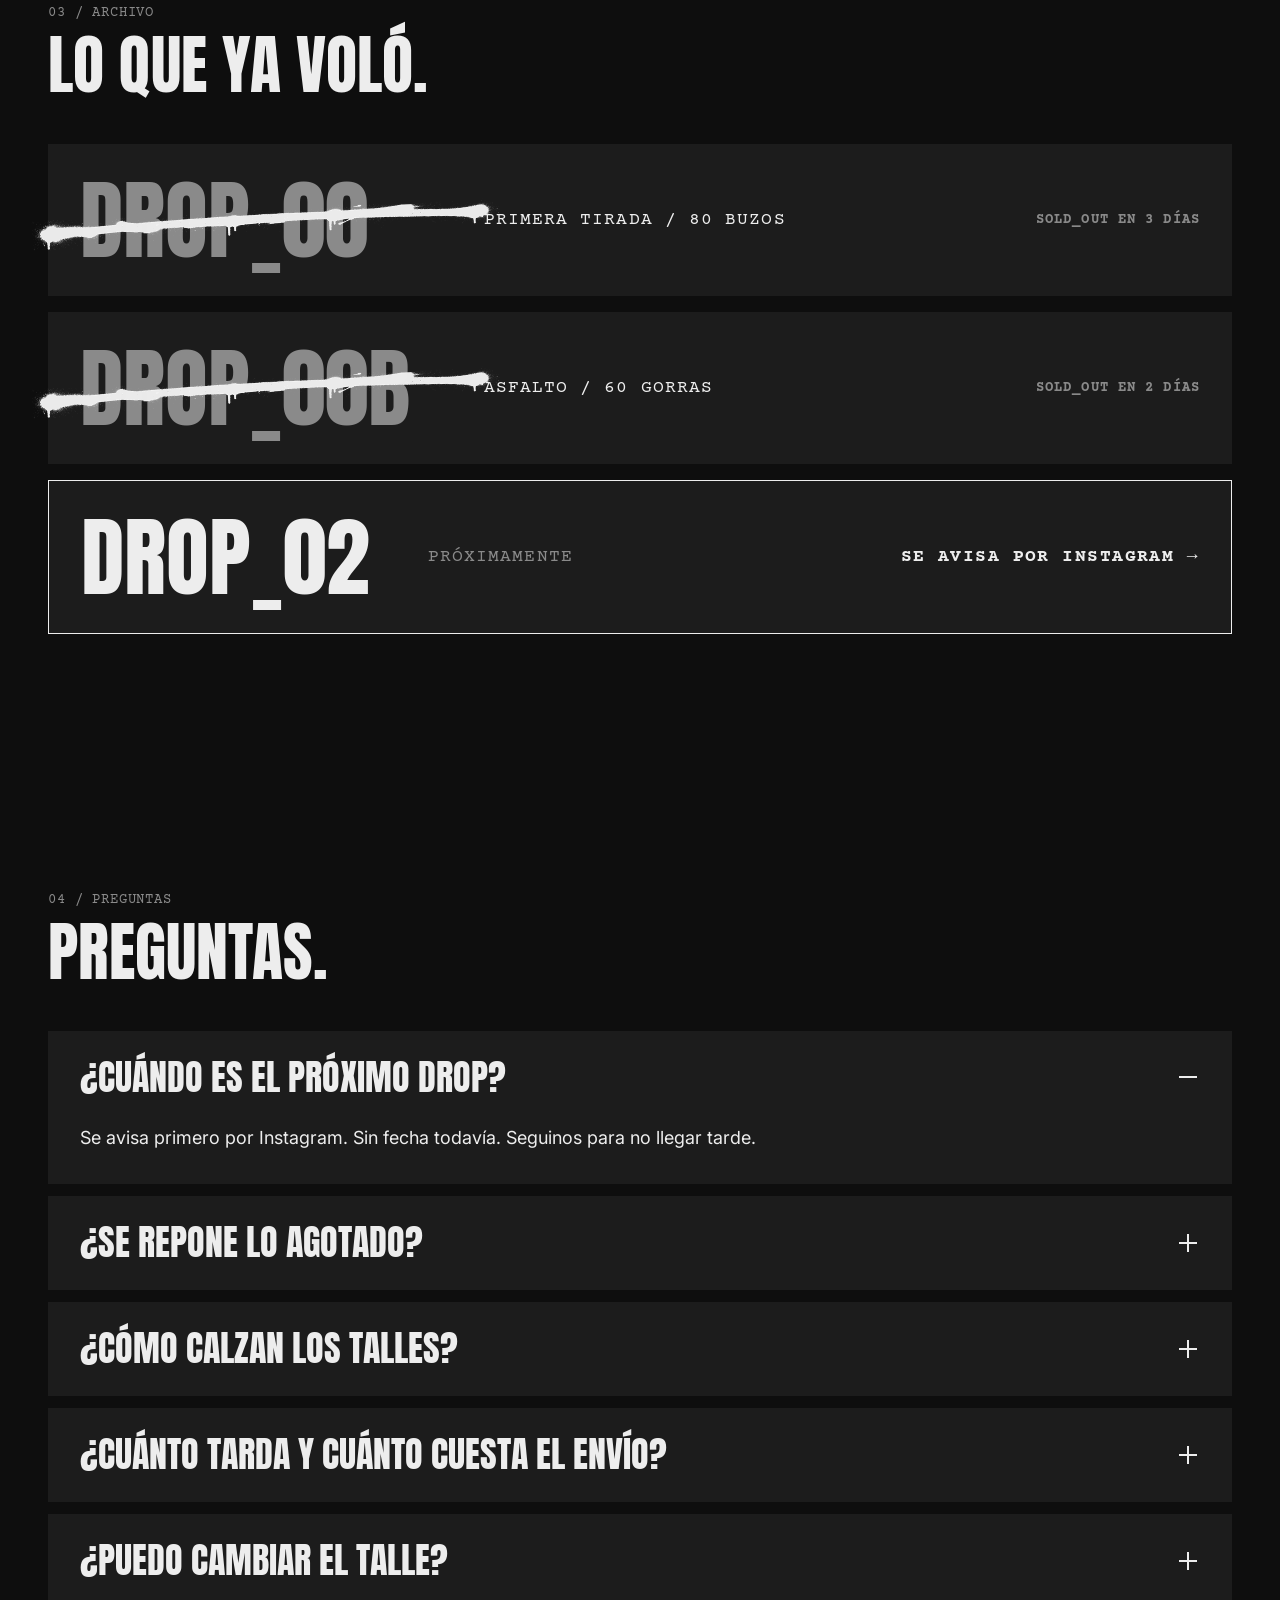
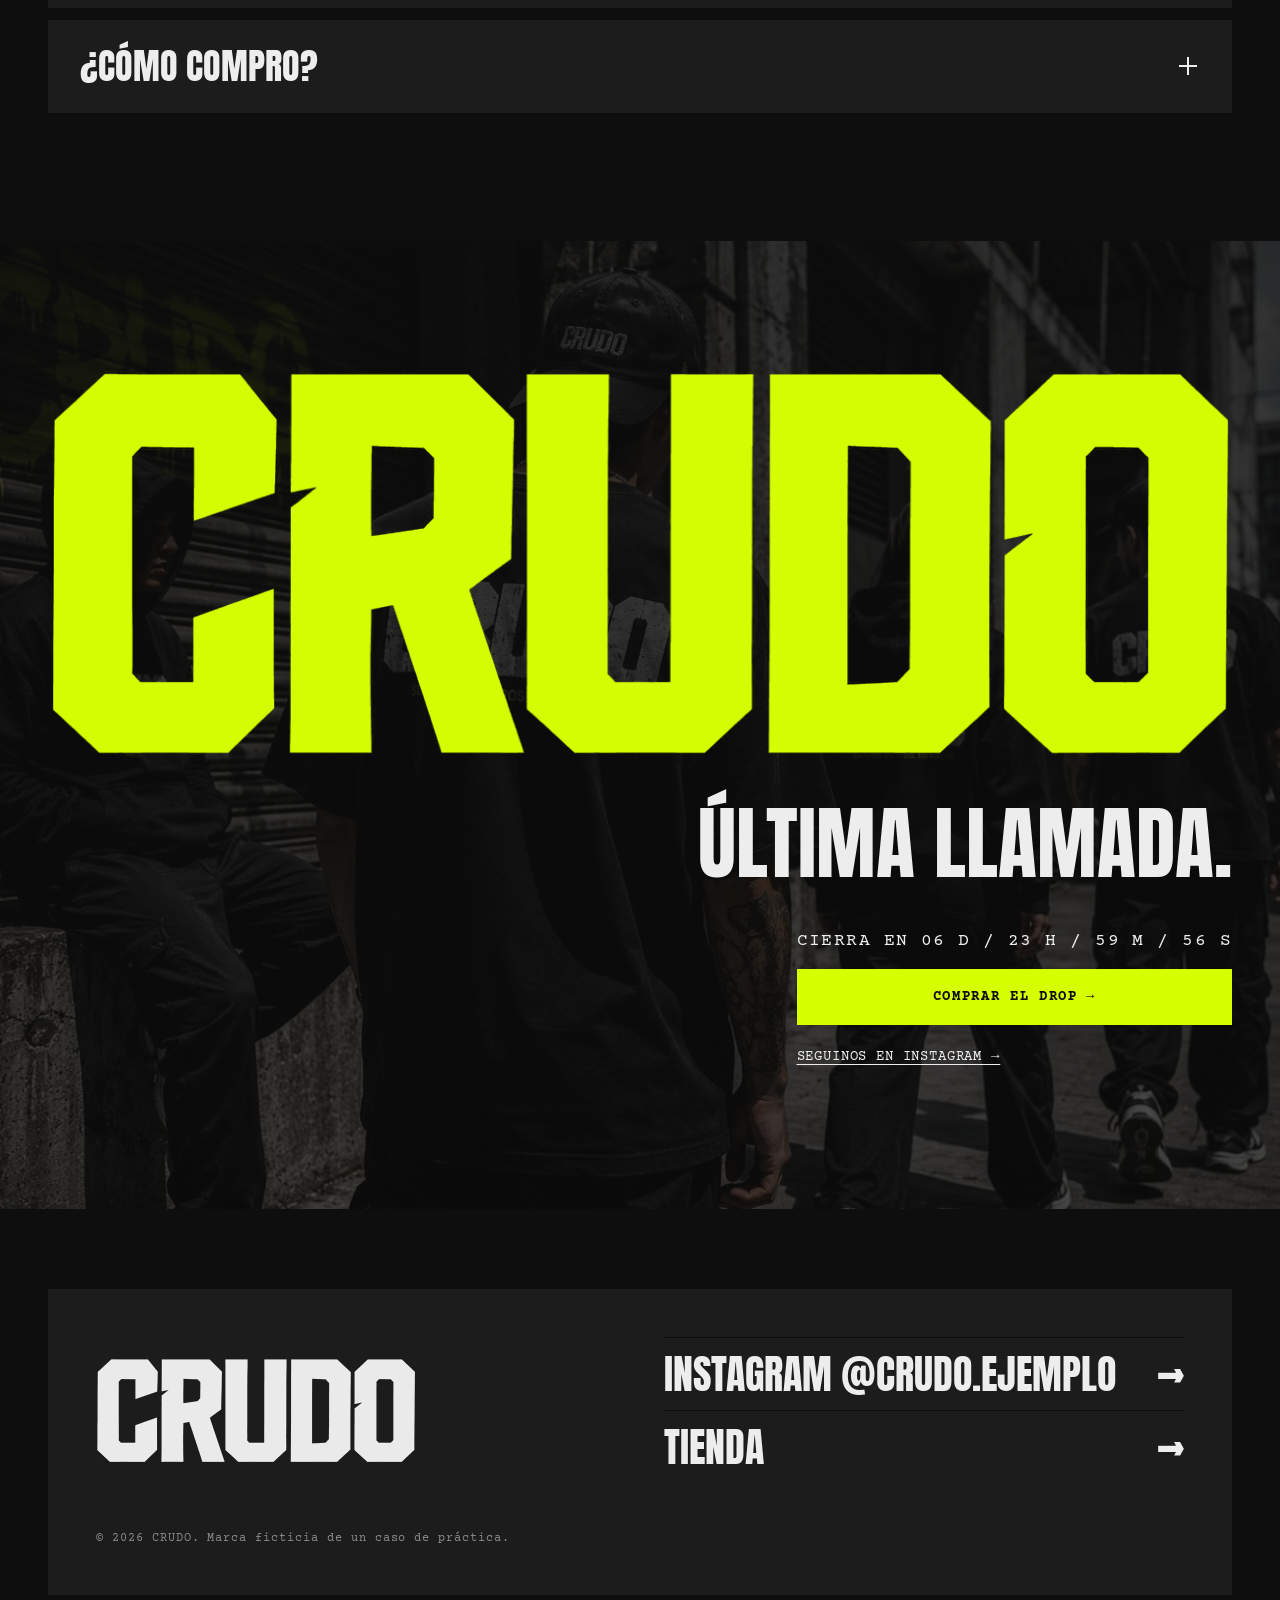
==== commit 4e11cd25: "Reiniciar la cuenta regresiva cada 7 días" ====
--- a/caso-crudo/index.html
+++ b/caso-crudo/index.html
@@ -4,7 +4,7 @@
 <meta charset="utf-8">
 <meta name="viewport" content="width=device-width,initial-scale=1">
 <title>CRUDO — Drop 01. Tirada limitada.</title>
-<meta name="description" content="Nuevo drop de CRUDO. Tirada limitada de ropa urbana: si dudás, ya no está.">
+<meta name="description" content="Nuevo drop de CRUDO. Tirada limitada de ropa urbana: cuando vuela, voló.">
 <meta name="theme-color" content="#0E0E0E">
 <link rel="icon" href="favicon.ico" sizes="48x48">
 <link rel="icon" type="image/png" sizes="32x32" href="favicon-32.png">
@@ -12,7 +12,7 @@
 <meta property="og:type" content="website">
 <meta property="og:locale" content="es_AR">
 <meta property="og:title" content="CRUDO — Drop 01. Tirada limitada.">
-<meta property="og:description" content="Nuevo drop de CRUDO. Tirada limitada de ropa urbana: si dudás, ya no está.">
+<meta property="og:description" content="Nuevo drop de CRUDO. Tirada limitada de ropa urbana: cuando vuela, voló.">
 <link rel="preconnect" href="https://fonts.googleapis.com">
 <link rel="preconnect" href="https://fonts.gstatic.com" crossorigin>
 <link href="https://fonts.googleapis.com/css2?family=Anton&family=Courier+Prime:wght@400;700&family=Inter:wght@400;600&display=swap" rel="stylesheet">
@@ -146,7 +146,7 @@
 .arch__list{display:flex;flex-direction:column;gap:12px}
 .arch__row{background:var(--asfalto);padding:24px;display:flex;flex-direction:column;gap:12px;text-decoration:none;color:var(--hueso)}
 .arch__id{position:relative;display:inline-block;align-self:flex-start;font-family:var(--font-display);font-size:56px;line-height:1;text-transform:uppercase;color:var(--gris-humo)}
-.arch__id .strike{position:absolute;left:-8%;top:38%;width:118%;max-width:none;height:auto;transform:rotate(-3deg);pointer-events:none}
+.arch__id .strike{position:absolute;left:-13%;top:38%;width:126%;max-width:none;height:auto;transform:rotate(-3deg);pointer-events:none}
 .arch__det{font-family:var(--font-mono);font-size:14px;line-height:20px;letter-spacing:.06em}
 .arch__res{font-family:var(--font-mono);font-weight:700;font-size:12px;line-height:20px;letter-spacing:.08em;color:var(--gris-humo)}
 .arch__row--live{border:1px solid var(--hueso)}
@@ -237,7 +237,7 @@
   .arch{gap:48px}
   .arch__list{gap:16px}
   .arch__row{padding:32px;display:grid;grid-template-columns:1fr 1.4fr auto;gap:32px;align-items:center}
-  .arch__id{font-size:88px;justify-self:start}
+  .arch__id{font-size:88px}
   .arch__det{font-size:18px}
   .arch__res{font-size:14px}
   .arch__row--live .arch__res{font-size:18px}
@@ -274,14 +274,14 @@
 <header class="site-header" id="top">
   <div class="ticker" aria-hidden="true">
     <div class="ticker__track">
-      <span class="ticker__seg">DROP_01 / TIRADA LIMITADA / SI DUDÁS, YA NO ESTÁ / <b>QUEDAN POCAS</b> /</span>
-      <span class="ticker__seg">DROP_01 / TIRADA LIMITADA / SI DUDÁS, YA NO ESTÁ / <b>QUEDAN POCAS</b> /</span>
-      <span class="ticker__seg">DROP_01 / TIRADA LIMITADA / SI DUDÁS, YA NO ESTÁ / <b>QUEDAN POCAS</b> /</span>
-      <span class="ticker__seg">DROP_01 / TIRADA LIMITADA / SI DUDÁS, YA NO ESTÁ / <b>QUEDAN POCAS</b> /</span>
+      <span class="ticker__seg">DROP_01 / TIRADA LIMITADA / CUANDO VUELA, VOLÓ / <b>QUEDAN POCAS</b> /</span>
+      <span class="ticker__seg">DROP_01 / TIRADA LIMITADA / CUANDO VUELA, VOLÓ / <b>QUEDAN POCAS</b> /</span>
+      <span class="ticker__seg">DROP_01 / TIRADA LIMITADA / CUANDO VUELA, VOLÓ / <b>QUEDAN POCAS</b> /</span>
+      <span class="ticker__seg">DROP_01 / TIRADA LIMITADA / CUANDO VUELA, VOLÓ / <b>QUEDAN POCAS</b> /</span>
     </div>
   </div>
   <div class="bar">
-    <a class="logo" href="#hero" aria-label="CRUDO, ir al inicio"><img src="assets/crudo-logo-hueso.png" alt="CRUDO" width="1371" height="449"></a>
+    <a class="logo" href="#top" aria-label="CRUDO, ir al inicio"><img src="assets/crudo-logo-hueso.png" alt="CRUDO" width="1371" height="449"></a>
     <nav class="nav" aria-label="Principal">
       <a href="#drop">Drop</a><a href="#quienes">Quiénes</a><a href="#preguntas">Preguntas</a>
     </nav>
@@ -291,14 +291,14 @@
 
 <main>
 <!-- 2 · HERO -->
-<section class="hero" id="hero" aria-labelledby="hero-t">
+<section class="hero" aria-labelledby="hero-t">
   <picture>
     <source media="(min-width:900px)" srcset="assets/hero-escritorio.jpg">
     <img class="hero__img" src="assets/hero-vertical.jpg" width="928" height="1152" alt="Hombre agachado con gorra y remera CRUDO frente a una persiana y un grafiti volt" fetchpriority="high">
   </picture>
   <div class="hero__body">
     <h1 id="hero-t"><span class="l1">Nuevo drop.</span><span class="l2">Tirada limitada.</span></h1>
-    <p class="hero__sup">Si dudás, ya no está.</p>
+    <p class="hero__sup">Cuando vuela, voló.</p>
     <div class="cd-wrap">
       <span class="cd-label">Cierra el drop en</span>
       <div class="cd" role="timer" aria-label="Tiempo que queda del drop">
